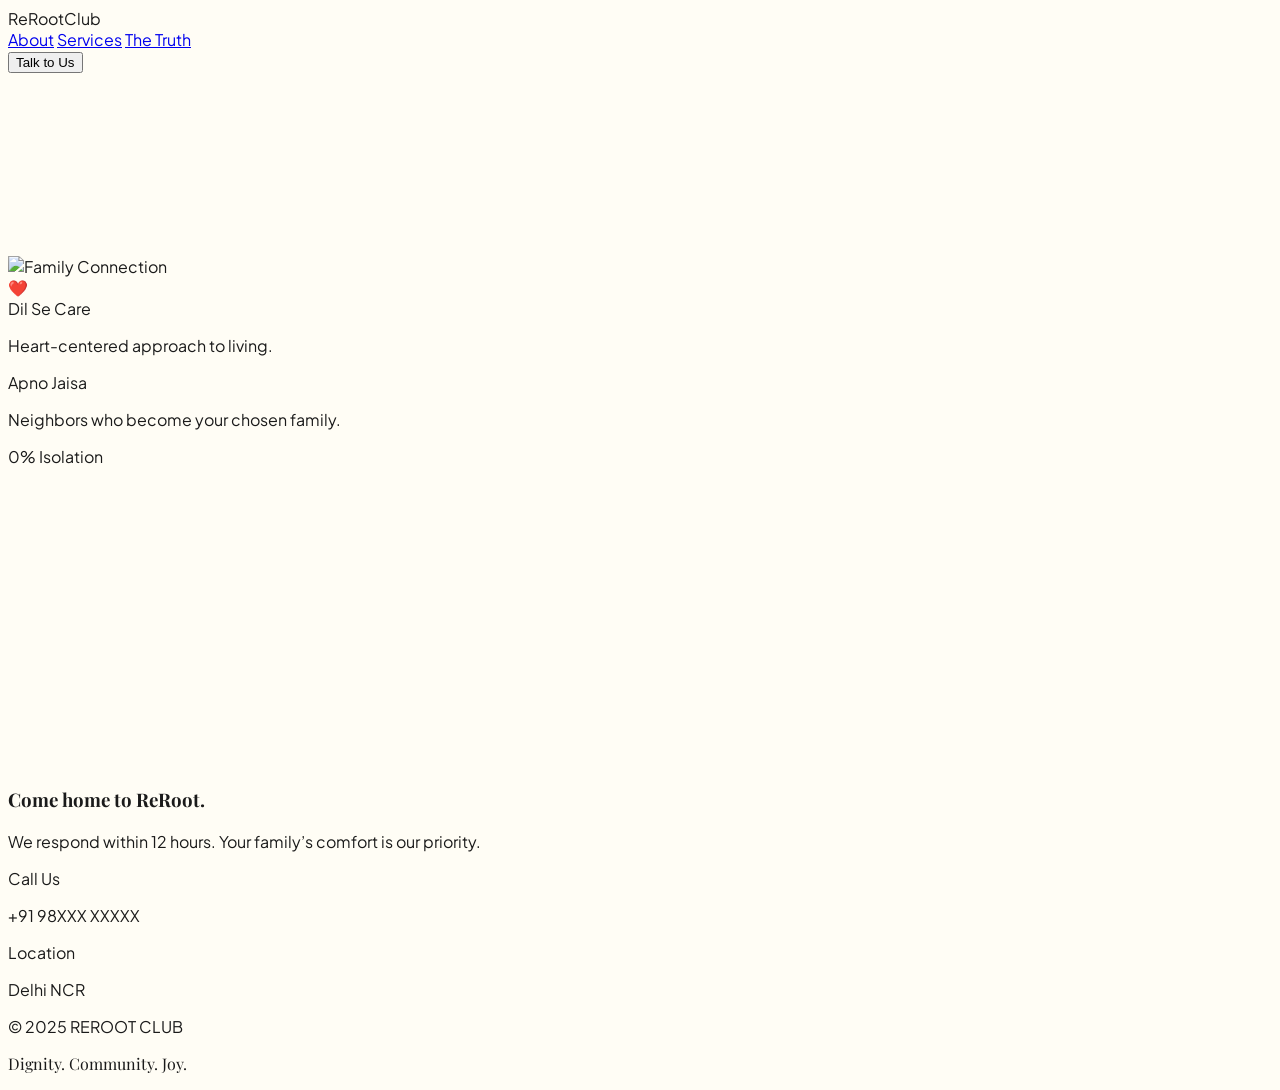
==== index.html @ d29cb775 "Initial Commit" ====
<!DOCTYPE html>
<html lang="en">
<head>
    <meta charset="UTF-8">
    <meta name="viewport" content="width=device-width, initial-scale=1.0">
    <title>ReRoot Club | Dignified Living Delhi NCR</title>
    <script src="https://cdn.tailwindcss.com"></script>
    <script src="https://unpkg.com/lucide@latest"></script>
    <link href="https://fonts.googleapis.com/css2?family=Plus+Jakarta+Sans:wght@400;600;800&family=Playfair+Display:ital,wght@0,700;1,700&display=swap" rel="stylesheet">
    <style>
        :root {
            --sage: #2D5A27;
            --terracotta: #BC544B;
            --cream: #FFFDF5;
            --gold: #DAA520;
        }
        body { font-family: 'Plus Jakarta Sans', sans-serif; background-color: var(--cream); color: #1a1a1a; overflow-x: hidden; }
        .serif { font-family: 'Playfair Display', serif; }
        
        /* Floating Bouncy Animations */
        @keyframes float {
            0% { transform: translateY(0px) rotate(2deg); }
            50% { transform: translateY(-20px) rotate(-2deg); }
            100% { transform: translateY(0px) rotate(2deg); }
        }
        .bouncy-badge { animation: float 4s ease-in-out infinite; }
        .bouncy-badge-delayed { animation: float 5s ease-in-out infinite 1s; }
        
        /* Scroll Reveal */
        .reveal { opacity: 0; transform: translateY(40px); transition: all 0.8s cubic-bezier(0.22, 1, 0.36, 1); }
        .reveal.active { opacity: 1; transform: translateY(0); }

        .pulse-soft { animation: pulse 2s infinite; }
        @keyframes pulse {
            0% { box-shadow: 0 0 0 0 rgba(188, 84, 75, 0.4); }
            70% { box-shadow: 0 0 0 20px rgba(188, 84, 75, 0); }
            100% { box-shadow: 0 0 0 0 rgba(188, 84, 75, 0); }
        }

        /* Interaction Styles */
        .qa-card { transition: all 0.4s cubic-bezier(0.175, 0.885, 0.32, 1.275); cursor: pointer; }
        .qa-card:hover { transform: translateY(-8px); border-color: var(--sage); background: white; }
        .qa-number { transition: all 0.4s ease; color: #f3f4f6; }
        .qa-card:hover .qa-number { color: #dcfce7; transform: scale(1.1); }
    </style>
</head>
<body class="antialiased">

    <nav class="fixed w-full z-[100] transition-all duration-500 px-6 py-4" id="navbar">
        <div class="max-w-7xl mx-auto flex items-center justify-between bg-white/80 backdrop-blur-md rounded-3xl px-8 py-4 shadow-sm border border-orange-50">
            <div class="flex items-center gap-2 group cursor-pointer">
                <div class="w-10 h-10 bg-[#2D5A27] rounded-xl rotate-3 group-hover:rotate-12 transition-transform flex items-center justify-center">
                    <i data-lucide="heart" class="text-white w-6 h-6"></i>
                </div>
                <span class="text-2xl font-extrabold tracking-tighter text-[#2D5A27]">ReRoot<span class="text-[#BC544B]">Club</span></span>
            </div>
            
            <div class="hidden lg:flex gap-10 font-bold text-gray-700">
                <a href="#about" class="hover:text-[#BC544B] transition-colors">About</a>
                <a href="#services" class="hover:text-[#BC544B] transition-colors">Services</a>
                <a href="#truth" class="hover:text-[#BC544B] transition-colors">The Truth</a>
            </div>

            <button class="bg-[#2D5A27] text-white px-8 py-3 rounded-2xl font-bold hover:bg-black transition-all pulse-soft">
                Talk to Us
            </button>
        </div>
    </nav>

    <section class="relative min-h-screen flex items-center pt-24 overflow-hidden px-6">
        <div class="max-w-7xl mx-auto grid lg:grid-cols-2 gap-16 items-center relative z-10">
            
            <div class="reveal">
                <div class="inline-block px-4 py-1 rounded-full bg-orange-100 text-[#BC544B] font-bold text-sm mb-6">
                    ✨ DELHI NCR'S MOST TRUSTED COMMUNITY
                </div>
                <h1 class="text-6xl lg:text-8xl font-extrabold leading-tight text-gray-900 mb-8">
                    Ageing is <br> <span class="serif italic text-[#2D5A27]">Beautiful.</span>
                </h1>
                <p class="text-2xl text-gray-600 leading-relaxed max-w-lg mb-12">
                    Not a clinical "home," but a vibrant <span class="text-[#BC544B] font-bold underline decoration-orange-200">Lifestyle Club</span> for your best years.
                </p>
                <div class="flex flex-col sm:flex-row gap-6">
                    <button class="px-10 py-5 bg-[#BC544B] text-white rounded-[2rem] text-xl font-extrabold shadow-2xl hover:scale-105 transition-transform">Schedule a Visit</button>
                    <button class="px-10 py-5 border-2 border-[#2D5A27] text-[#2D5A27] rounded-[2rem] text-xl font-extrabold hover:bg-[#2D5A27] hover:text-white transition-all">Explore Plans</button>
                </div>
            </div>

            <div class="relative">
                <div class="relative z-10 rounded-[4rem] overflow-hidden border-[12px] border-white shadow-2xl transform -rotate-2 hover:rotate-0 transition-all duration-700">
                    <img src="https://media.istockphoto.com/id/1150537056/photo/man-spending-time-with-his-father-at-home.jpg?s=612x612&w=0&k=20&c=puOo33-qYG1pl03vMiAh1hDxSL_8Q0C2APwN8L7l2Do=" 
                         alt="Family Connection" class="w-full h-[600px] object-cover">
                </div>

                <div class="absolute -top-6 -right-6 z-20 bouncy-badge bg-white p-6 rounded-3xl shadow-xl border border-orange-100 max-w-[200px]">
                    <div class="flex items-center gap-3 mb-2">
                        <div class="w-8 h-8 bg-orange-100 rounded-full flex items-center justify-center text-[#BC544B]">❤️</div>
                        <span class="font-extrabold text-[#BC544B]">Dil Se Care</span>
                    </div>
                    <p class="text-xs text-gray-500 font-semibold uppercase">Heart-centered approach to living.</p>
                </div>

                <div class="absolute bottom-10 -left-10 z-20 bouncy-badge-delayed bg-[#2D5A27] p-6 rounded-3xl shadow-xl text-white max-w-[220px]">
                    <div class="flex items-center gap-3 mb-2">
                        <i data-lucide="users" class="w-6 h-6 text-orange-200"></i>
                        <span class="font-extrabold">Apno Jaisa</span>
                    </div>
                    <p class="text-sm opacity-80">Neighbors who become your chosen family.</p>
                </div>

                <div class="absolute -bottom-4 right-10 z-20 bouncy-badge bg-[#DAA520] p-4 rounded-2xl shadow-xl text-white">
                    <span class="font-black text-lg">0% Isolation</span>
                </div>
            </div>
        </div>
    </section>

    <section id="truth" class="py-28 bg-white overflow-hidden relative">
        <div class="max-w-4xl mx-auto px-6 relative z-10">
            <div class="text-center mb-16 reveal">
                <h2 class="text-5xl font-extrabold mb-6">The <span class="text-[#BC544B]">Truth.</span></h2>
                <p class="text-xl text-gray-500">Transparent answers for the questions that weigh on your heart.</p>
            </div>

            <div class="space-y-8">
                <div class="reveal qa-card border-2 border-orange-50 rounded-[2.5rem] overflow-hidden bg-[#FFFDF5] shadow-sm">
                    <button onclick="toggleFaq(1)" class="w-full flex items-center justify-between p-10 text-left relative overflow-hidden group">
                        <div class="flex items-center gap-6 relative z-10">
                            <span class="qa-number text-5xl font-black">01</span>
                            <span class="text-2xl font-bold tracking-tight text-gray-800 leading-snug">"Am I 'abandoning' my parents by choosing this?"</span>
                        </div>
                        <div id="circle-1" class="w-14 h-14 rounded-full bg-white flex items-center justify-center shadow-md transition-all shrink-0">
                            <i data-lucide="plus" id="icon-1" class="text-[#BC544B] transition-transform"></i>
                        </div>
                    </button>
                    <div id="ans-1" class="hidden p-12 pt-0 text-xl leading-relaxed text-gray-600 border-l-[6px] border-[#2D5A27] ml-10 mb-10">
                        Choosing ReRoot is an act of <strong>love</strong>, not abandonment. In our community, your parents get 24/7 engagement, medical safety, and peers—things that are hard to provide in a busy modern household. You aren't losing them; you're giving them their own vibrant social life back.
                    </div>
                </div>

                <div class="reveal qa-card border-2 border-orange-50 rounded-[2.5rem] overflow-hidden bg-[#FFFDF5] shadow-sm">
                    <button onclick="toggleFaq(2)" class="w-full flex items-center justify-between p-10 text-left group">
                        <div class="flex items-center gap-6 relative z-10">
                            <span class="qa-number text-5xl font-black">02</span>
                            <span class="text-2xl font-bold tracking-tight text-gray-800 leading-snug">"Is it clinical like a hospital?"</span>
                        </div>
                        <div id="circle-2" class="w-14 h-14 rounded-full bg-white flex items-center justify-center shadow-md transition-all shrink-0">
                            <i data-lucide="plus" id="icon-2" class="text-[#BC544B] transition-transform"></i>
                        </div>
                    </button>
                    <div id="ans-2" class="hidden p-12 pt-0 text-xl leading-relaxed text-gray-600 border-l-[6px] border-[#2D5A27] ml-10 mb-10">
                        Quite the opposite. We hide the "clinical" behind the "comfortable." Our medical team wears friendly attire, not lab coats. Emergency tech is non-intrusive, and our rooms feel like a luxury boutique hotel, not a ward.
                    </div>
                </div>

                <div class="reveal qa-card border-2 border-orange-50 rounded-[2.5rem] overflow-hidden bg-[#FFFDF5] shadow-sm">
                    <button onclick="toggleFaq(3)" class="w-full flex items-center justify-between p-10 text-left group">
                        <div class="flex items-center gap-6 relative z-10">
                            <span class="qa-number text-5xl font-black">03</span>
                            <span class="text-2xl font-bold tracking-tight text-gray-800 leading-snug">"What if they don't like the food?"</span>
                        </div>
                        <div id="circle-3" class="w-14 h-14 rounded-full bg-white flex items-center justify-center shadow-md transition-all shrink-0">
                            <i data-lucide="plus" id="icon-3" class="text-[#BC544B] transition-transform"></i>
                        </div>
                    </button>
                    <div id="ans-3" class="hidden p-12 pt-0 text-xl leading-relaxed text-gray-600 border-l-[6px] border-[#2D5A27] ml-10 mb-10">
                        Our kitchen is the heart of ReRoot. We have a "Ghar Jaisa" menu with nutritionists who ensure low-oil, low-spice meals without sacrificing the <em>swaad</em>. Plus, if Mom wants to cook her signature dish, our community kitchen is always open!
                    </div>
                </div>
            </div>
        </div>
    </section>

    <footer class="bg-gray-900 text-white py-24 rounded-t-[4rem]">
        <div class="max-w-7xl mx-auto px-6 grid md:grid-cols-2 gap-20">
            <div>
                <h3 class="text-5xl font-extrabold mb-8 serif italic text-orange-200">Come home to ReRoot.</h3>
                <p class="text-xl text-gray-400 mb-10 font-medium">We respond within 12 hours. Your family’s comfort is our priority.</p>
                <div class="flex gap-4">
                    <div class="p-4 bg-gray-800 rounded-2xl">
                        <p class="text-sm text-gray-500 uppercase font-bold">Call Us</p>
                        <p class="text-xl font-bold">+91 98XXX XXXXX</p>
                    </div>
                    <div class="p-4 bg-gray-800 rounded-2xl">
                        <p class="text-sm text-gray-500 uppercase font-bold">Location</p>
                        <p class="text-xl font-bold">Delhi NCR</p>
                    </div>
                </div>
            </div>
            <div class="flex flex-col justify-end">
                <div class="text-right">
                    <p class="text-gray-500 mb-4 font-bold tracking-widest uppercase">© 2025 REROOT CLUB</p>
                    <p class="text-4xl font-bold italic serif">Dignity. Community. Joy.</p>
                </div>
            </div>
        </div>
    </footer>

    <script>
        lucide.createIcons();

        function toggleFaq(id) {
            const ans = document.getElementById(`ans-${id}`);
            const icon = document.getElementById(`icon-${id}`);
            const circle = document.getElementById(`circle-${id}`);
            const isHidden = ans.classList.contains('hidden');
            
            document.querySelectorAll('[id^="ans-"]').forEach(el => el.classList.add('hidden'));
            document.querySelectorAll('[id^="icon-"]').forEach(el => el.style.transform = 'rotate(0deg)');
            document.querySelectorAll('[id^="circle-"]').forEach(el => el.classList.remove('bg-[#2D5A27]'));

            if (isHidden) {
                ans.classList.remove('hidden');
                icon.style.transform = 'rotate(45deg)';
                circle.classList.add('bg-[#2D5A27]');
                icon.classList.add('text-white');
            }
        }

        const observer = new IntersectionObserver((entries) => {
            entries.forEach(entry => {
                if (entry.isIntersecting) entry.target.classList.add('active');
            });
        }, { threshold: 0.1 });

        document.querySelectorAll('.reveal').forEach(el => observer.observe(el));

        window.onscroll = () => {
            const nav = document.getElementById('navbar');
            if (window.scrollY > 50) {
                nav.classList.remove('py-4'); nav.classList.add('py-2');
            } else {
                nav.classList.add('py-4'); nav.classList.remove('py-2');
            }
        }
    </script>
</body>
</html>
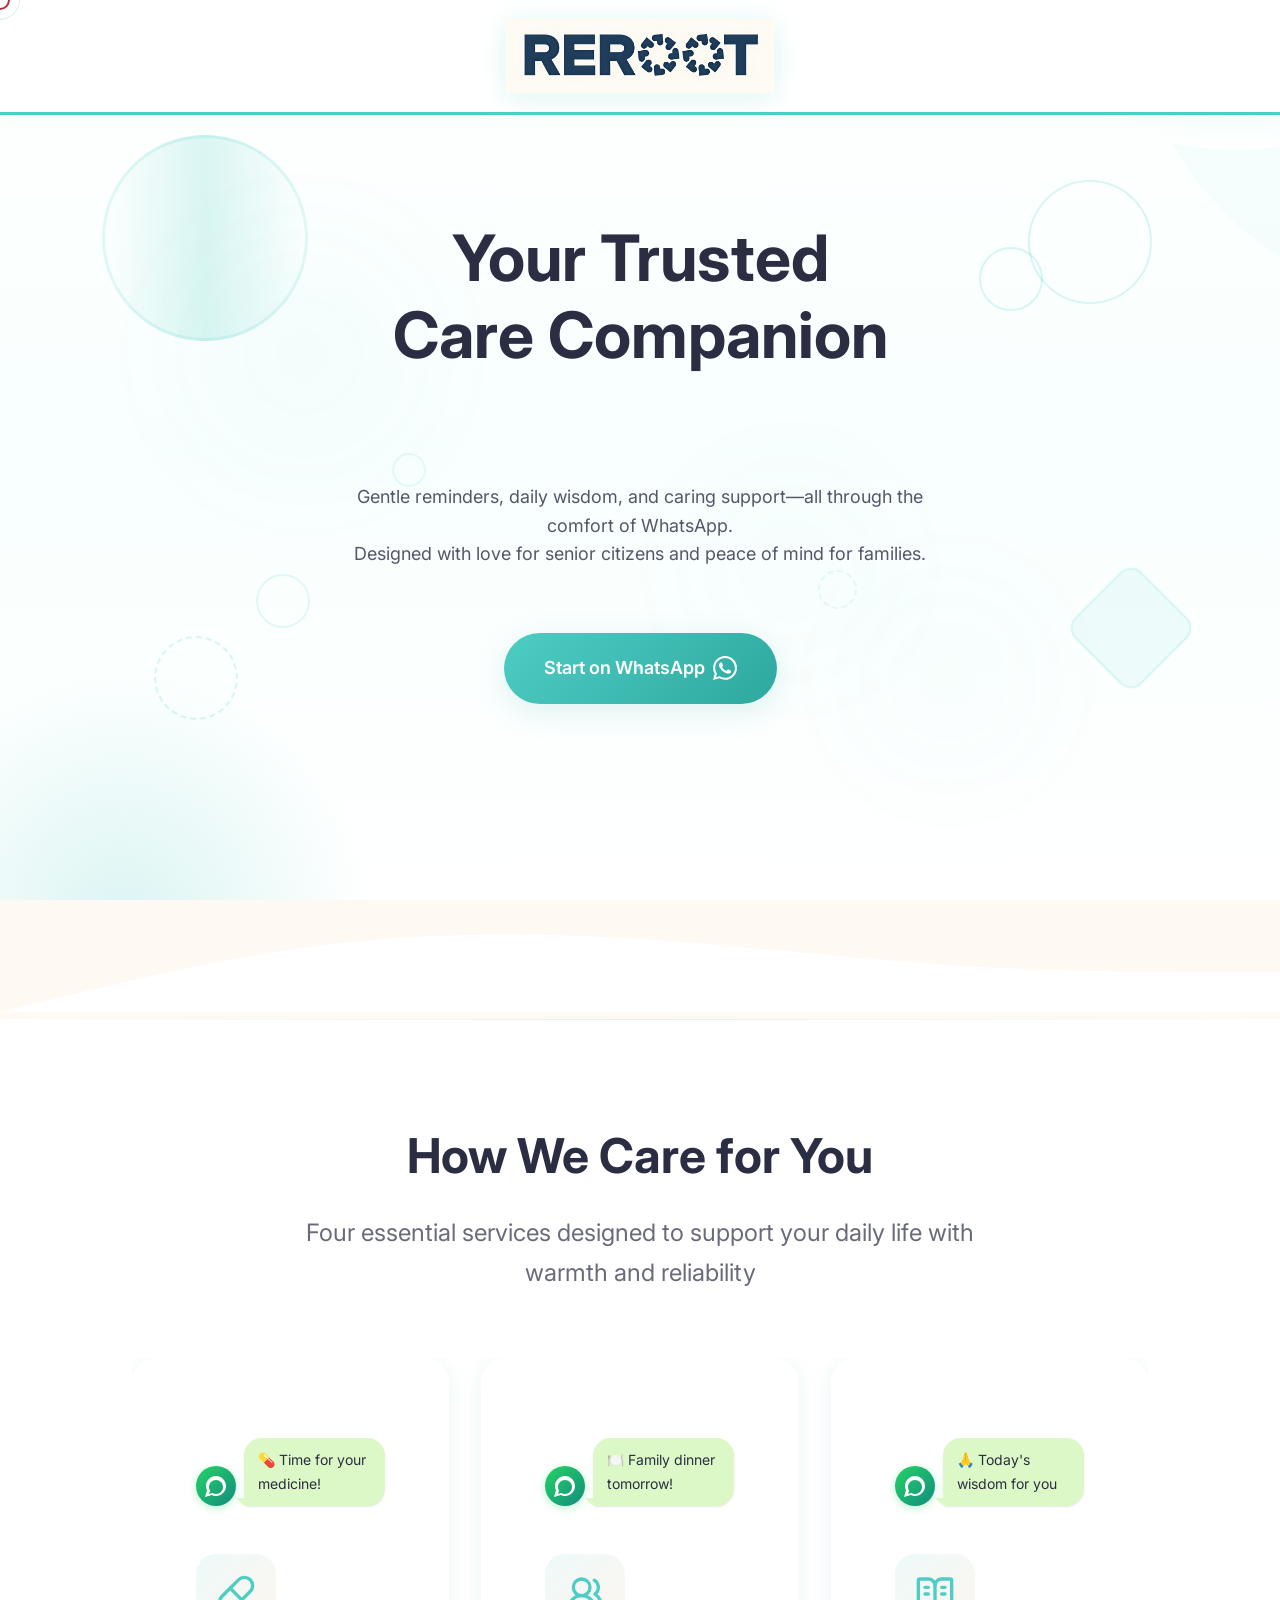
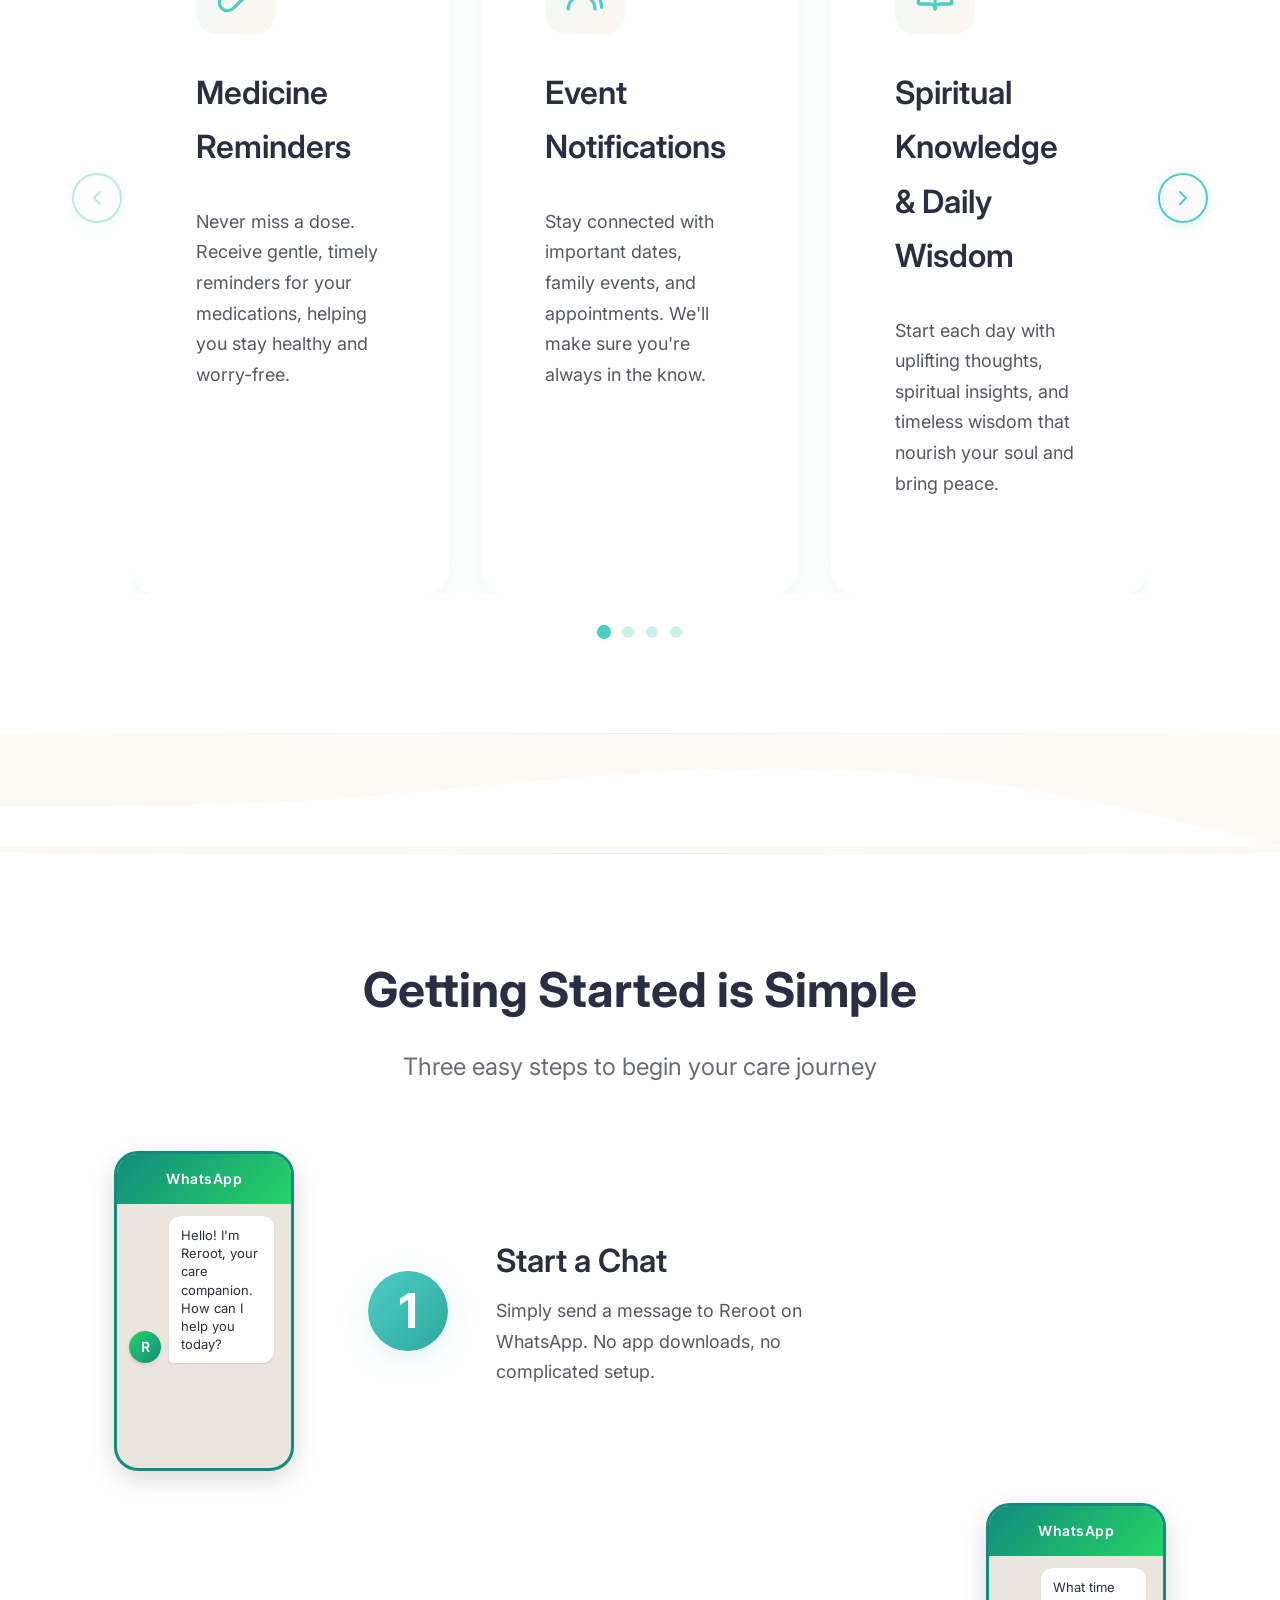
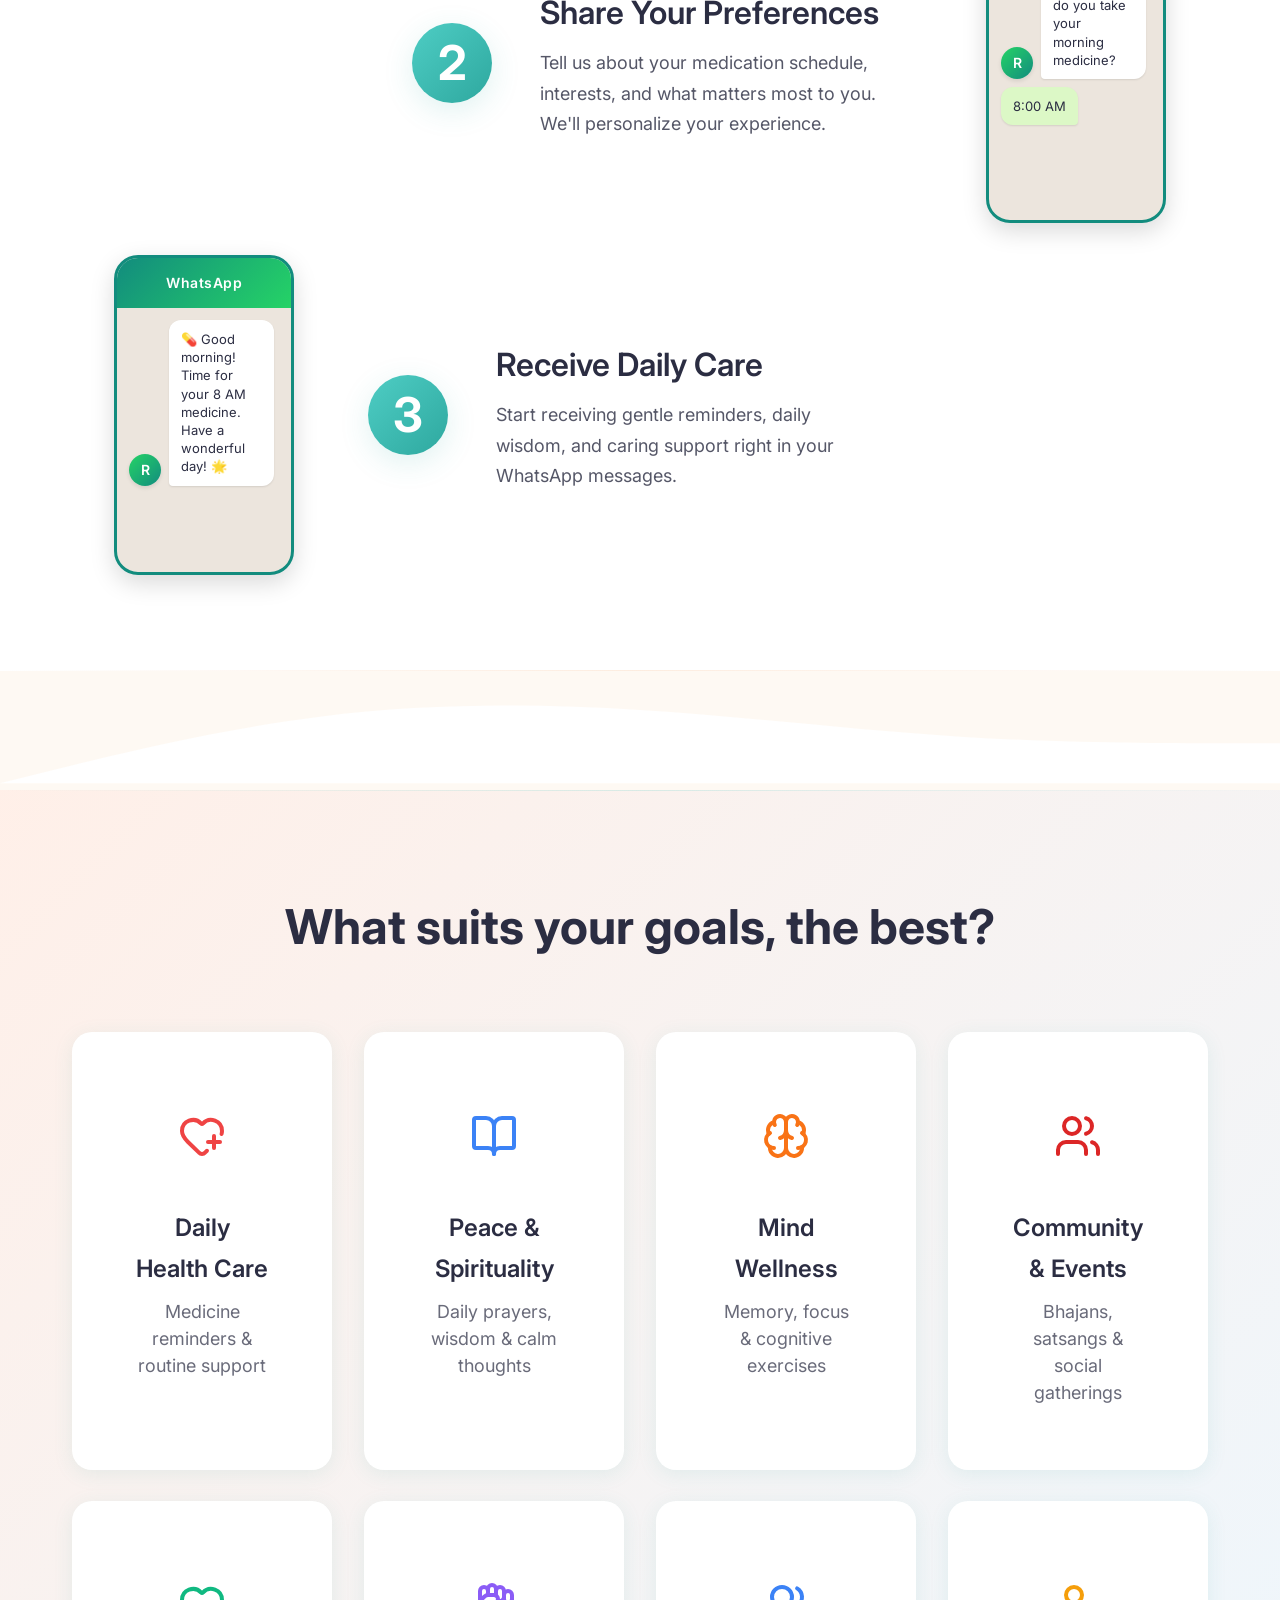
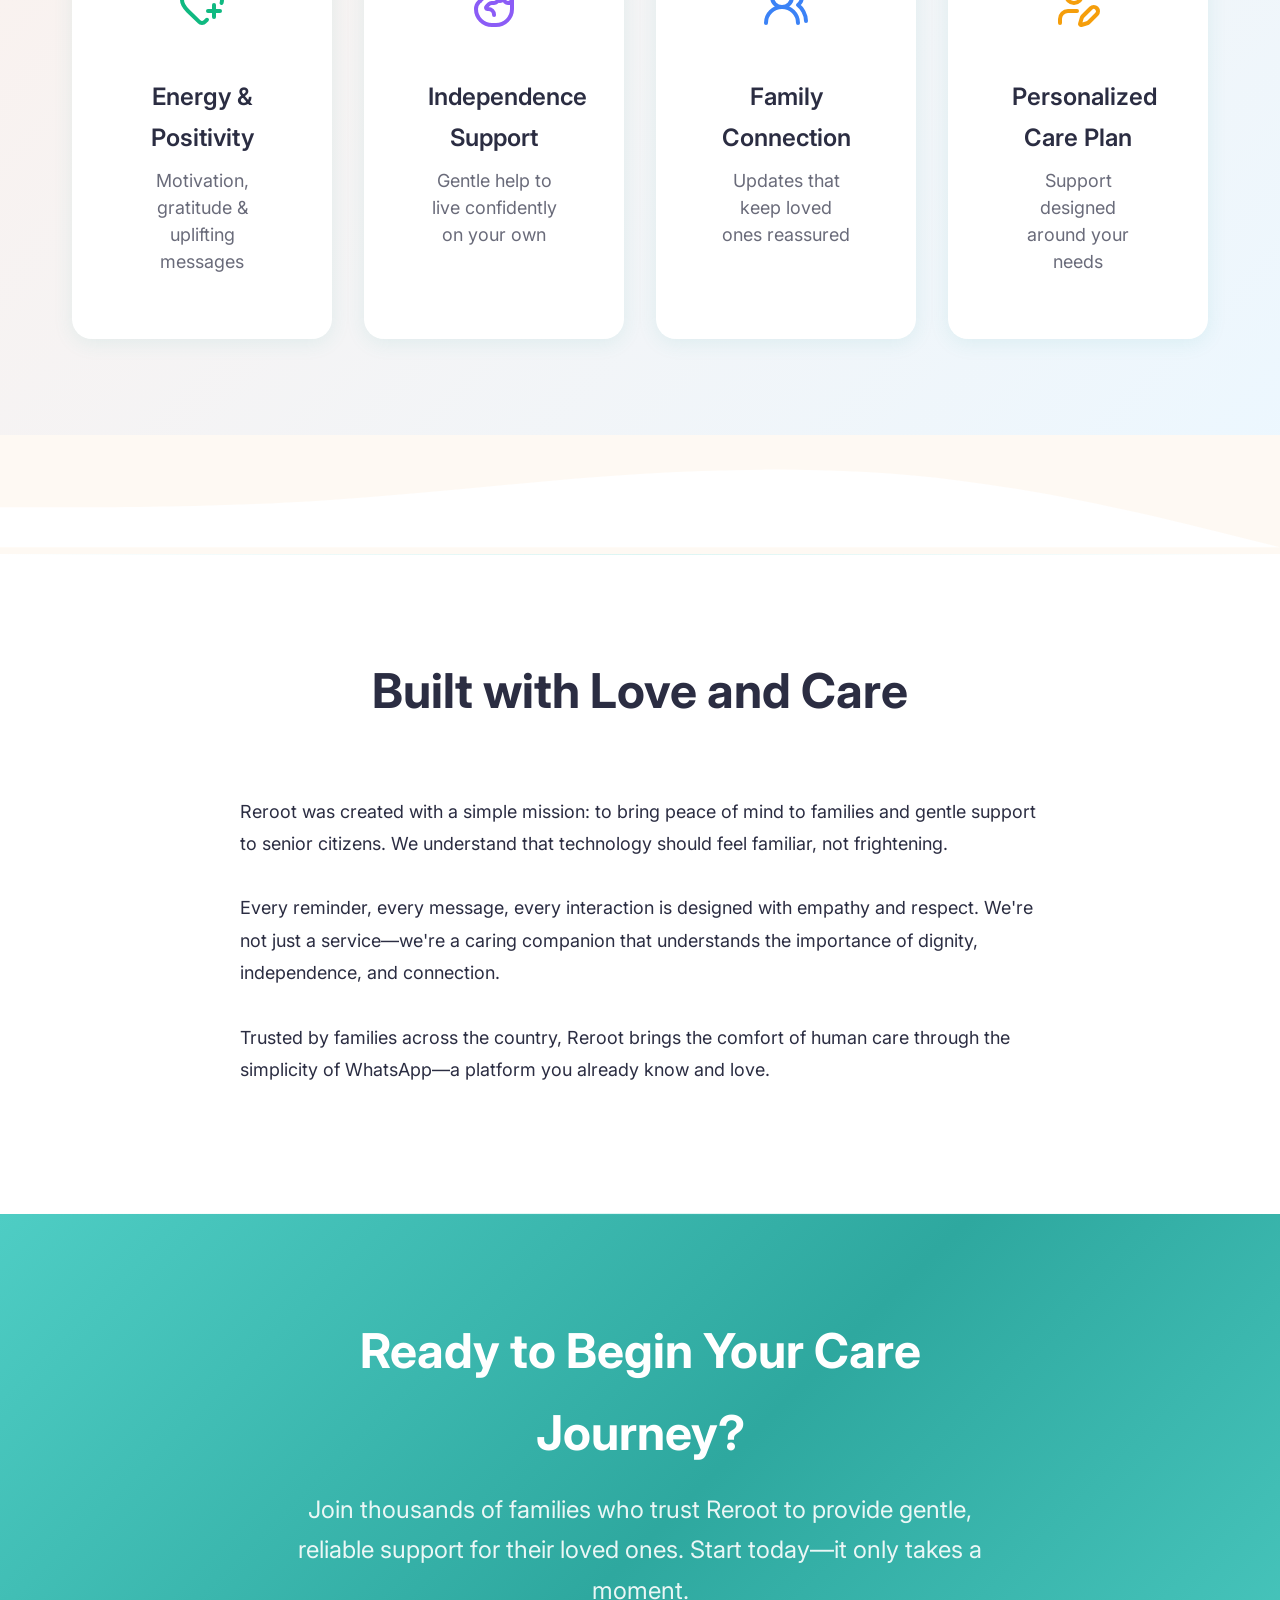
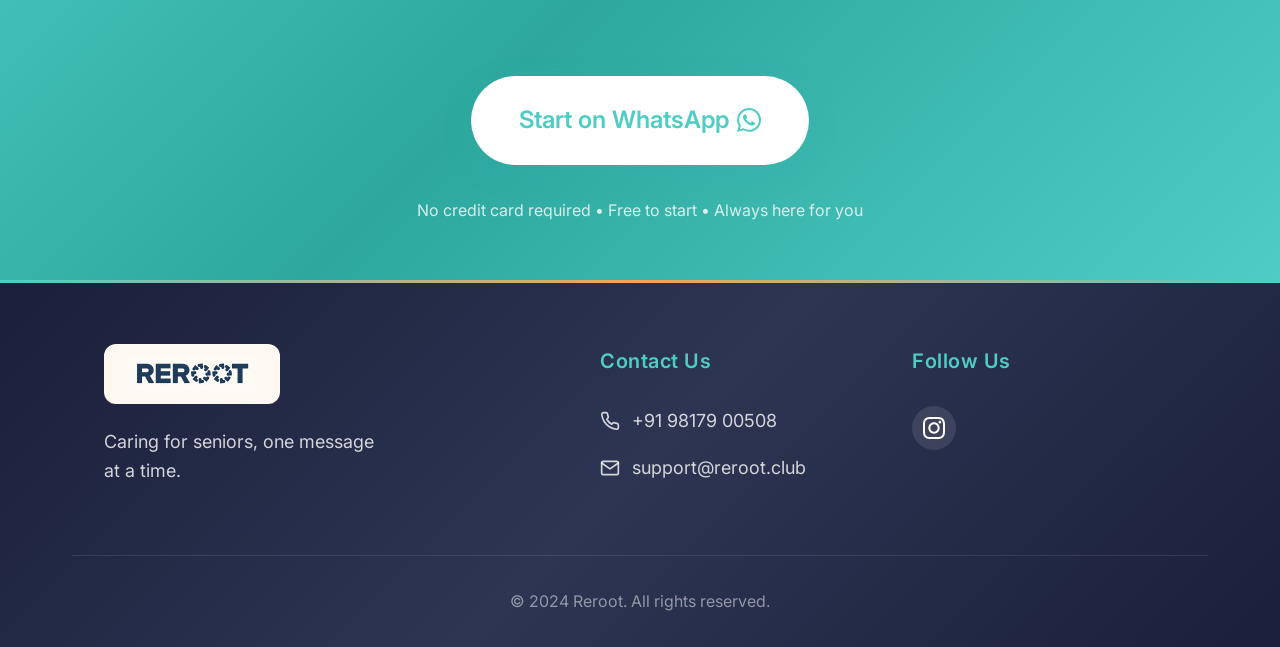
==== commit 0884eb8e: "Initial commit" ====
--- a/index.html
+++ b/index.html
@@ -3,236 +3,558 @@
 <head>
     <meta charset="UTF-8">
     <meta name="viewport" content="width=device-width, initial-scale=1.0">
-    <title>ReRoot Club | Dignified Living Delhi NCR</title>
-    <script src="https://cdn.tailwindcss.com"></script>
-    <script src="https://unpkg.com/lucide@latest"></script>
-    <link href="https://fonts.googleapis.com/css2?family=Plus+Jakarta+Sans:wght@400;600;800&family=Playfair+Display:ital,wght@0,700;1,700&display=swap" rel="stylesheet">
-    <style>
-        :root {
-            --sage: #2D5A27;
-            --terracotta: #BC544B;
-            --cream: #FFFDF5;
-            --gold: #DAA520;
-        }
-        body { font-family: 'Plus Jakarta Sans', sans-serif; background-color: var(--cream); color: #1a1a1a; overflow-x: hidden; }
-        .serif { font-family: 'Playfair Display', serif; }
-        
-        /* Floating Bouncy Animations */
-        @keyframes float {
-            0% { transform: translateY(0px) rotate(2deg); }
-            50% { transform: translateY(-20px) rotate(-2deg); }
-            100% { transform: translateY(0px) rotate(2deg); }
-        }
-        .bouncy-badge { animation: float 4s ease-in-out infinite; }
-        .bouncy-badge-delayed { animation: float 5s ease-in-out infinite 1s; }
-        
-        /* Scroll Reveal */
-        .reveal { opacity: 0; transform: translateY(40px); transition: all 0.8s cubic-bezier(0.22, 1, 0.36, 1); }
-        .reveal.active { opacity: 1; transform: translateY(0); }
-
-        .pulse-soft { animation: pulse 2s infinite; }
-        @keyframes pulse {
-            0% { box-shadow: 0 0 0 0 rgba(188, 84, 75, 0.4); }
-            70% { box-shadow: 0 0 0 20px rgba(188, 84, 75, 0); }
-            100% { box-shadow: 0 0 0 0 rgba(188, 84, 75, 0); }
-        }
-
-        /* Interaction Styles */
-        .qa-card { transition: all 0.4s cubic-bezier(0.175, 0.885, 0.32, 1.275); cursor: pointer; }
-        .qa-card:hover { transform: translateY(-8px); border-color: var(--sage); background: white; }
-        .qa-number { transition: all 0.4s ease; color: #f3f4f6; }
-        .qa-card:hover .qa-number { color: #dcfce7; transform: scale(1.1); }
-    </style>
+    <title>Reroot - Your Trusted WhatsApp Care Companion</title>
+    <link rel="stylesheet" href="styles.css">
+    <link rel="preconnect" href="https://fonts.googleapis.com">
+    <link rel="preconnect" href="https://fonts.gstatic.com" crossorigin>
+    <link href="https://fonts.googleapis.com/css2?family=Inter:wght@300;400;500;600;700&display=swap" rel="stylesheet">
 </head>
-<body class="antialiased">
-
-    <nav class="fixed w-full z-[100] transition-all duration-500 px-6 py-4" id="navbar">
-        <div class="max-w-7xl mx-auto flex items-center justify-between bg-white/80 backdrop-blur-md rounded-3xl px-8 py-4 shadow-sm border border-orange-50">
-            <div class="flex items-center gap-2 group cursor-pointer">
-                <div class="w-10 h-10 bg-[#2D5A27] rounded-xl rotate-3 group-hover:rotate-12 transition-transform flex items-center justify-center">
-                    <i data-lucide="heart" class="text-white w-6 h-6"></i>
-                </div>
-                <span class="text-2xl font-extrabold tracking-tighter text-[#2D5A27]">ReRoot<span class="text-[#BC544B]">Club</span></span>
-            </div>
+<body>
+    <!-- Custom Cursor -->
+    <div class="cursor"></div>
+    <div class="cursor-follower"></div>
+
+    <!-- Navigation -->
+    <nav class="navbar">
+        <div class="nav-container">
+            <div></div> <!-- left spacer -->
+
+        <div class="logo">
+            <img src="logo.png" alt="Reroot Logo" class="logo-img">
+        </div>
+
+
+</div>
+
+    </nav>
+
+    <!-- Hero Section -->
+    <section class="hero" id="hero">
+        <div class="hero-background"></div>
+        <div class="floating-elements">
+            <div class="float-circle float-1"></div>
+            <div class="float-circle float-2"></div>
+            <div class="float-circle float-3"></div>
+        </div>
+        <div class="hero-content">
+            <h1 class="hero-title">
+                <span class="title-line">
+                    <span class="word">Your</span>
+                    <span class="word">Trusted</span>
+                </span>
+                <span class="title-line">
+                    <span class="word">Care</span>
+                    <span class="word">Companion</span>
+                </span>
+                <span class="title-line highlight">
+                    <span class="word">on</span>
+                    <span class="word">WhatsApp</span>
+                </span>
+            </h1>
+            <p class="hero-subtitle">
+                <span class="subtitle-word">Gentle</span>
+                <span class="subtitle-word">reminders,</span>
+                <span class="subtitle-word">daily</span>
+                <span class="subtitle-word">wisdom,</span>
+                <span class="subtitle-word">and</span>
+                <span class="subtitle-word">caring</span>
+                <span class="subtitle-word">support—all</span>
+                <span class="subtitle-word">through</span>
+                <span class="subtitle-word">the</span>
+                <span class="subtitle-word">comfort</span>
+                <span class="subtitle-word">of</span>
+                <span class="subtitle-word">WhatsApp.</span>
+                <br>
+                <span class="subtitle-word">Designed</span>
+                <span class="subtitle-word">with</span>
+                <span class="subtitle-word">love</span>
+                <span class="subtitle-word">for</span>
+                <span class="subtitle-word">senior</span>
+                <span class="subtitle-word">citizens</span>
+                <span class="subtitle-word">and</span>
+                <span class="subtitle-word">peace</span>
+                <span class="subtitle-word">of</span>
+                <span class="subtitle-word">mind</span>
+                <span class="subtitle-word">for</span>
+                <span class="subtitle-word">families.</span>
+            </p>
+            <a href="#start" class="cta-button hero-cta">
+                <span>Start on WhatsApp</span>
+                <svg class="whatsapp-icon" viewBox="0 0 24 24" fill="none" xmlns="http://www.w3.org/2000/svg">
+                    <path d="M17.472 14.382c-.297-.149-1.758-.867-2.03-.967-.273-.099-.471-.148-.67.15-.197.297-.767.966-.94 1.164-.173.199-.347.223-.644.075-.297-.15-1.255-.463-2.39-1.475-.883-.788-1.48-1.761-1.653-2.059-.173-.297-.018-.458.13-.606.134-.133.298-.347.446-.52.149-.174.198-.298.298-.497.099-.198.05-.371-.025-.52-.075-.149-.669-1.612-.916-2.207-.242-.579-.487-.5-.669-.51-.173-.008-.371-.01-.57-.01-.198 0-.52.074-.792.372-.272.297-1.04 1.016-1.04 2.479 0 1.462 1.065 2.875 1.213 3.074.149.198 2.096 3.2 5.077 4.487.709.306 1.262.489 1.694.625.712.227 1.36.195 1.871.118.571-.085 1.758-.719 2.006-1.413.248-.694.248-1.289.173-1.413-.074-.124-.272-.198-.57-.347m-5.421 7.403h-.004a9.87 9.87 0 01-5.031-1.378l-.361-.214-3.741.982.998-3.648-.235-.374a9.86 9.86 0 01-1.51-5.26c.001-5.45 4.436-9.884 9.888-9.884 2.64 0 5.122 1.03 6.988 2.898a9.825 9.825 0 012.893 6.994c-.003 5.45-4.437 9.884-9.885 9.884m8.413-18.297A11.815 11.815 0 0012.05 0C5.495 0 .16 5.335.157 11.892c0 2.096.547 4.142 1.588 5.945L.057 24l6.305-1.654a11.882 11.882 0 005.683 1.448h.005c6.554 0 11.89-5.335 11.893-11.893a11.821 11.821 0 00-3.48-8.413Z" fill="currentColor"/>
+                </svg>
+            </a>
+        </div>
+    </section>
+
+    <!-- Section Divider -->
+    <div class="section-divider section-divider-1">
+        <svg viewBox="0 0 1440 120" fill="none" xmlns="http://www.w3.org/2000/svg">
+            <path d="M0 120L60 105C120 90 240 60 360 45C480 30 600 30 720 37.5C840 45 960 60 1080 67.5C1200 75 1320 75 1380 75L1440 75V120H1380C1320 120 1200 120 1080 120C960 120 840 120 720 120C600 120 480 120 360 120C240 120 120 120 60 120H0Z" fill="white"/>
+        </svg>
+    </div>
+    <!-- Services Section -->
+    <section class="services" id="services">
+        <div class="container">
+            <h2 class="section-title">How We Care for You</h2>
+            <p class="section-subtitle">Four essential services designed to support your daily life with warmth and reliability</p>
             
-            <div class="hidden lg:flex gap-10 font-bold text-gray-700">
-                <a href="#about" class="hover:text-[#BC544B] transition-colors">About</a>
-                <a href="#services" class="hover:text-[#BC544B] transition-colors">Services</a>
-                <a href="#truth" class="hover:text-[#BC544B] transition-colors">The Truth</a>
-            </div>
-
-            <button class="bg-[#2D5A27] text-white px-8 py-3 rounded-2xl font-bold hover:bg-black transition-all pulse-soft">
-                Talk to Us
-            </button>
-        </div>
-    </nav>
-
-    <section class="relative min-h-screen flex items-center pt-24 overflow-hidden px-6">
-        <div class="max-w-7xl mx-auto grid lg:grid-cols-2 gap-16 items-center relative z-10">
+            <div class="services-slider-container">
+                <button class="slider-btn slider-btn-prev" aria-label="Previous service">
+                    <svg viewBox="0 0 24 24" fill="none" xmlns="http://www.w3.org/2000/svg">
+                        <path d="M15 18l-6-6 6-6" stroke="currentColor" stroke-width="2" stroke-linecap="round" stroke-linejoin="round"/>
+                    </svg>
+                </button>
+                <div class="services-slider">
+                    <div class="services-slider-track">
+                        <div class="service-card-wrapper" data-service="medicine">
+                    <div class="service-card">
+                        <div class="service-bot-illustration">
+                            <div class="whatsapp-bot">
+                                <div class="bot-avatar">
+                                    <svg viewBox="0 0 24 24" fill="none" xmlns="http://www.w3.org/2000/svg">
+                                        <path d="M12 2C6.48 2 2 6.48 2 12c0 1.54.36 2.98.97 4.29L1 23l6.71-1.97C9.02 21.64 10.46 22 12 22c5.52 0 10-4.48 10-10S17.52 2 12 2zm0 18c-1.33 0-2.57-.37-3.64-1.01L5 20l1.01-3.36C5.37 15.57 5 14.33 5 13c0-3.86 3.14-7 7-7s7 3.14 7 7-3.14 7-7 7z" fill="currentColor"/>
+                                    </svg>
+                                </div>
+                                <div class="bot-message">
+                                    <div class="message-bubble">💊 Time for your medicine!</div>
+                                </div>
+                            </div>
+                        </div>
+                        <div class="service-icon">
+                            <svg viewBox="0 0 24 24" fill="none" xmlns="http://www.w3.org/2000/svg">
+                                <path d="m10.5 20.5 10-10a4.95 4.95 0 1 0-7-7l-10 10a4.95 4.95 0 1 0 7 7Z" stroke="currentColor" stroke-width="2" stroke-linecap="round" stroke-linejoin="round"/>
+                                <path d="m8.5 8.5 7 7" stroke="currentColor" stroke-width="2" stroke-linecap="round" stroke-linejoin="round"/>
+                            </svg>
+                        </div>
+                        <h3 class="service-title">Medicine Reminders</h3>
+                        <p class="service-description">
+                            Never miss a dose. Receive gentle, timely reminders for your medications, 
+                            helping you stay healthy and worry-free.
+                        </p>
+                    </div>
+                </div>
+
+                <div class="service-card-wrapper" data-service="events">
+                    <div class="service-card">
+                        <div class="service-bot-illustration">
+                            <div class="whatsapp-bot">
+                                <div class="bot-avatar">
+                                    <svg viewBox="0 0 24 24" fill="none" xmlns="http://www.w3.org/2000/svg">
+                                        <path d="M12 2C6.48 2 2 6.48 2 12c0 1.54.36 2.98.97 4.29L1 23l6.71-1.97C9.02 21.64 10.46 22 12 22c5.52 0 10-4.48 10-10S17.52 2 12 2zm0 18c-1.33 0-2.57-.37-3.64-1.01L5 20l1.01-3.36C5.37 15.57 5 14.33 5 13c0-3.86 3.14-7 7-7s7 3.14 7 7-3.14 7-7 7z" fill="currentColor"/>
+                                    </svg>
+                                </div>
+                                <div class="bot-message">
+                                    <div class="message-bubble">🍽️ Family dinner tomorrow!</div>
+                                </div>
+                            </div>
+                        </div>
+                        <div class="service-icon">
+                            <svg viewBox="0 0 24 24" fill="none" xmlns="http://www.w3.org/2000/svg">
+                                <path d="M18 21a8 8 0 0 0-16 0" stroke="currentColor" stroke-width="2" stroke-linecap="round" stroke-linejoin="round"/>
+                                <circle cx="10" cy="8" r="5" stroke="currentColor" stroke-width="2"/>
+                                <path d="M22 20c0-3.37-2-6.5-4-8a5 5 0 0 0-.45-8.3" stroke="currentColor" stroke-width="2" stroke-linecap="round" stroke-linejoin="round"/>
+                            </svg>
+                        </div>
+                        <h3 class="service-title">Event Notifications</h3>
+                        <p class="service-description">
+                            Stay connected with important dates, family events, and appointments. 
+                            We'll make sure you're always in the know.
+                        </p>
+                    </div>
+                </div>
+
+                <div class="service-card-wrapper" data-service="spiritual">
+                    <div class="service-card">
+                        <div class="service-bot-illustration">
+                            <div class="whatsapp-bot">
+                                <div class="bot-avatar">
+                                    <svg viewBox="0 0 24 24" fill="none" xmlns="http://www.w3.org/2000/svg">
+                                        <path d="M12 2C6.48 2 2 6.48 2 12c0 1.54.36 2.98.97 4.29L1 23l6.71-1.97C9.02 21.64 10.46 22 12 22c5.52 0 10-4.48 10-10S17.52 2 12 2zm0 18c-1.33 0-2.57-.37-3.64-1.01L5 20l1.01-3.36C5.37 15.57 5 14.33 5 13c0-3.86 3.14-7 7-7s7 3.14 7 7-3.14 7-7 7z" fill="currentColor"/>
+                                    </svg>
+                                </div>
+                                <div class="bot-message">
+                                    <div class="message-bubble">🙏 Today's wisdom for you</div>
+                                </div>
+                            </div>
+                        </div>
+                        <div class="service-icon">
+                            <svg viewBox="0 0 24 24" fill="none" xmlns="http://www.w3.org/2000/svg">
+                                <path d="M12 7v14" stroke="currentColor" stroke-width="2" stroke-linecap="round" stroke-linejoin="round"/>
+                                <path d="M16 12h2" stroke="currentColor" stroke-width="2" stroke-linecap="round" stroke-linejoin="round"/>
+                                <path d="M16 8h2" stroke="currentColor" stroke-width="2" stroke-linecap="round" stroke-linejoin="round"/>
+                                <path d="M3 18a1 1 0 0 1-1-1V4a1 1 0 0 1 1-1h5a4 4 0 0 1 4 4 4 4 0 0 1 4-4h5a1 1 0 0 1 1 1v13a1 1 0 0 1-1 1h-6a3 3 0 0 0-3 3 3 3 0 0 0-3-3z" stroke="currentColor" stroke-width="2" stroke-linecap="round" stroke-linejoin="round"/>
+                                <path d="M6 12h2" stroke="currentColor" stroke-width="2" stroke-linecap="round" stroke-linejoin="round"/>
+                                <path d="M6 8h2" stroke="currentColor" stroke-width="2" stroke-linecap="round" stroke-linejoin="round"/>
+                            </svg>
+                        </div>
+                        <h3 class="service-title">Spiritual Knowledge & Daily Wisdom</h3>
+                        <p class="service-description">
+                            Start each day with uplifting thoughts, spiritual insights, and timeless wisdom 
+                            that nourish your soul and bring peace.
+                        </p>
+                    </div>
+                </div>
+
+                <div class="service-card-wrapper" data-service="cognitive">
+                    <div class="service-card">
+                        <div class="service-bot-illustration">
+                            <div class="whatsapp-bot">
+                                <div class="bot-avatar">
+                                    <svg viewBox="0 0 24 24" fill="none" xmlns="http://www.w3.org/2000/svg">
+                                        <path d="M12 2C6.48 2 2 6.48 2 12c0 1.54.36 2.98.97 4.29L1 23l6.71-1.97C9.02 21.64 10.46 22 12 22c5.52 0 10-4.48 10-10S17.52 2 12 2zm0 18c-1.33 0-2.57-.37-3.64-1.01L5 20l1.01-3.36C5.37 15.57 5 14.33 5 13c0-3.86 3.14-7 7-7s7 3.14 7 7-3.14 7-7 7z" fill="currentColor"/>
+                                    </svg>
+                                </div>
+                                <div class="bot-message">
+                                    <div class="message-bubble">🧠 Let's exercise your mind!</div>
+                                </div>
+                            </div>
+                        </div>
+                        <div class="service-icon">
+                            <svg viewBox="0 0 24 24" fill="none" xmlns="http://www.w3.org/2000/svg">
+                                <path d="M12 18V5" stroke="currentColor" stroke-width="2" stroke-linecap="round" stroke-linejoin="round"/>
+                                <path d="M15 13a4.17 4.17 0 0 1-3-4 4.17 4.17 0 0 1-3 4" stroke="currentColor" stroke-width="2" stroke-linecap="round" stroke-linejoin="round"/>
+                                <path d="M17.598 6.5A3 3 0 1 0 12 5a3 3 0 1 0-5.598 1.5" stroke="currentColor" stroke-width="2" stroke-linecap="round" stroke-linejoin="round"/>
+                                <path d="M17.997 5.125a4 4 0 0 1 2.526 5.77" stroke="currentColor" stroke-width="2" stroke-linecap="round" stroke-linejoin="round"/>
+                                <path d="M18 18a4 4 0 0 0 2-7.464" stroke="currentColor" stroke-width="2" stroke-linecap="round" stroke-linejoin="round"/>
+                                <path d="M19.967 17.483A4 4 0 1 1 12 18a4 4 0 1 1-7.967-.517" stroke="currentColor" stroke-width="2" stroke-linecap="round" stroke-linejoin="round"/>
+                                <path d="M6 18a4 4 0 0 1-2-7.464" stroke="currentColor" stroke-width="2" stroke-linecap="round" stroke-linejoin="round"/>
+                                <path d="M6.003 5.125a4 4 0 0 0-2.526 5.77" stroke="currentColor" stroke-width="2" stroke-linecap="round" stroke-linejoin="round"/>
+                            </svg>
+                        </div>
+                        <h3 class="service-title">Cognitive Health & Brain Exercises</h3>
+                        <p class="service-description">
+                            Keep your mind sharp with gentle brain exercises, memory games, and cognitive activities 
+                            designed to maintain mental wellness.
+                        </p>
+                    </div>
+                </div>
+                    </div>
+                </div>
+                <button class="slider-btn slider-btn-next" aria-label="Next service">
+                    <svg viewBox="0 0 24 24" fill="none" xmlns="http://www.w3.org/2000/svg">
+                        <path d="M9 18l6-6-6-6" stroke="currentColor" stroke-width="2" stroke-linecap="round" stroke-linejoin="round"/>
+                    </svg>
+                </button>
+                <div class="slider-dots"></div>
+            </div>
+        </div>
+    </section>
+    
+    <!-- Section Divider -->
+    <div class="section-divider section-divider-2">
+        <svg viewBox="0 0 1440 120" fill="none" xmlns="http://www.w3.org/2000/svg">
+            <path d="M0 0L60 15C120 30 240 60 360 75C480 90 600 90 720 82.5C840 75 960 60 1080 52.5C1200 45 1320 45 1380 45L1440 45V0H1380C1320 0 1200 0 1080 0C960 0 840 0 720 0C600 0 480 0 360 0C240 0 120 0 60 0H0Z" fill="white"/>
+        </svg>
+    </div>
+
+    <!-- How It Works Section -->
+    <section class="how-it-works" id="how-it-works">
+        <div class="container">
+            <h2 class="section-title">Getting Started is Simple</h2>
+            <p class="section-subtitle">Three easy steps to begin your care journey</p>
             
-            <div class="reveal">
-                <div class="inline-block px-4 py-1 rounded-full bg-orange-100 text-[#BC544B] font-bold text-sm mb-6">
-                    ✨ DELHI NCR'S MOST TRUSTED COMMUNITY
-                </div>
-                <h1 class="text-6xl lg:text-8xl font-extrabold leading-tight text-gray-900 mb-8">
-                    Ageing is <br> <span class="serif italic text-[#2D5A27]">Beautiful.</span>
-                </h1>
-                <p class="text-2xl text-gray-600 leading-relaxed max-w-lg mb-12">
-                    Not a clinical "home," but a vibrant <span class="text-[#BC544B] font-bold underline decoration-orange-200">Lifestyle Club</span> for your best years.
+            <div class="steps-container">
+                <div class="step-item" data-step="1">
+                    <div class="step-bot-preview">
+                        <div class="whatsapp-phone-mockup">
+                            <div class="phone-header"></div>
+                            <div class="phone-content">
+                                <div class="chat-message incoming">
+                                    <div class="message-avatar">R</div>
+                                    <div class="message-text">Hello! I'm Reroot, your care companion. How can I help you today?</div>
+                                </div>
+                            </div>
+                        </div>
+                    </div>
+                    <div class="step-content-wrapper">
+                        <div class="step-number">1</div>
+                        <div class="step-content">
+                            <h3 class="step-title">Start a Chat</h3>
+                            <p class="step-description">
+                                Simply send a message to Reroot on WhatsApp. 
+                                No app downloads, no complicated setup.
+                            </p>
+                        </div>
+                    </div>
+                </div>
+
+                <div class="step-connector"></div>
+
+                <div class="step-item" data-step="2">
+                    <div class="step-bot-preview">
+                        <div class="whatsapp-phone-mockup">
+                            <div class="phone-header"></div>
+                            <div class="phone-content">
+                                <div class="chat-message incoming">
+                                    <div class="message-avatar">R</div>
+                                    <div class="message-text">What time do you take your morning medicine?</div>
+                                </div>
+                                <div class="chat-message outgoing">
+                                    <div class="message-text">8:00 AM</div>
+                                </div>
+                            </div>
+                        </div>
+                    </div>
+                    <div class="step-content-wrapper">
+                        <div class="step-number">2</div>
+                        <div class="step-content">
+                            <h3 class="step-title">Share Your Preferences</h3>
+                            <p class="step-description">
+                                Tell us about your medication schedule, interests, and what matters most to you. 
+                                We'll personalize your experience.
+                            </p>
+                        </div>
+                    </div>
+                </div>
+
+                <div class="step-connector"></div>
+
+                <div class="step-item" data-step="3">
+                    <div class="step-bot-preview">
+                        <div class="whatsapp-phone-mockup">
+                            <div class="phone-header"></div>
+                            <div class="phone-content">
+                                <div class="chat-message incoming">
+                                    <div class="message-avatar">R</div>
+                                    <div class="message-text">💊 Good morning! Time for your 8 AM medicine. Have a wonderful day! 🌟</div>
+                                </div>
+                            </div>
+                        </div>
+                    </div>
+                    <div class="step-content-wrapper">
+                        <div class="step-number">3</div>
+                        <div class="step-content">
+                            <h3 class="step-title">Receive Daily Care</h3>
+                            <p class="step-description">
+                                Start receiving gentle reminders, daily wisdom, and caring support 
+                                right in your WhatsApp messages.
+                            </p>
+                        </div>
+                    </div>
+                </div>
+            </div>
+        </div>
+    </section>
+
+    <!-- Section Divider -->
+    <div class="section-divider section-divider-3">
+        <svg viewBox="0 0 1440 120" fill="none" xmlns="http://www.w3.org/2000/svg">
+            <path d="M0 120L60 105C120 90 240 60 360 45C480 30 600 30 720 37.5C840 45 960 60 1080 67.5C1200 75 1320 75 1380 75L1440 75V120H1380C1320 120 1200 120 1080 120C960 120 840 120 720 120C600 120 480 120 360 120C240 120 120 120 60 120H0Z" fill="white"/>
+        </svg>
+    </div>
+    <!-- Goals Section -->
+    <section class="goals-section" id="goals">
+        <div class="goals-background"></div>
+        <div class="container">
+            <h2 class="section-title goals-title">What suits your goals, the best?</h2>
+            <div class="goals-grid">
+                <div class="goal-card" data-goal="healthcare">
+                    <div class="goal-icon">
+                        <svg viewBox="0 0 24 24" fill="none" xmlns="http://www.w3.org/2000/svg">
+                            <path d="m14.479 19.374-.971.939a2 2 0 0 1-3 .019L5 15c-1.5-1.5-3-3.2-3-5.5a5.5 5.5 0 0 1 9.591-3.676.56.56 0 0 0 .818 0A5.49 5.49 0 0 1 22 9.5a5.2 5.2 0 0 1-.219 1.49" stroke="currentColor" stroke-width="2" stroke-linecap="round" stroke-linejoin="round"/>
+                            <path d="M15 15h6" stroke="currentColor" stroke-width="2" stroke-linecap="round" stroke-linejoin="round"/>
+                            <path d="M18 12v6" stroke="currentColor" stroke-width="2" stroke-linecap="round" stroke-linejoin="round"/>
+                        </svg>
+                    </div>
+                    <h3 class="goal-title">Daily Health Care</h3>
+                    <p class="goal-subtitle">Medicine reminders & routine support</p>
+                </div>
+
+                <div class="goal-card" data-goal="spirituality">
+                    <div class="goal-icon">
+                        <svg viewBox="0 0 24 24" fill="none" xmlns="http://www.w3.org/2000/svg">
+                            <path d="M12 7v14" stroke="currentColor" stroke-width="2" stroke-linecap="round" stroke-linejoin="round"/>
+                            <path d="M3 18a1 1 0 0 1-1-1V4a1 1 0 0 1 1-1h5a4 4 0 0 1 4 4 4 4 0 0 1 4-4h5a1 1 0 0 1 1 1v13a1 1 0 0 1-1 1h-6a3 3 0 0 0-3 3 3 3 0 0 0-3-3z" stroke="currentColor" stroke-width="2" stroke-linecap="round" stroke-linejoin="round"/>
+                        </svg>
+                    </div>
+                    <h3 class="goal-title">Peace & Spirituality</h3>
+                    <p class="goal-subtitle">Daily prayers, wisdom & calm thoughts</p>
+                </div>
+
+                <div class="goal-card" data-goal="mind">
+                    <div class="goal-icon">
+                        <svg viewBox="0 0 24 24" fill="none" xmlns="http://www.w3.org/2000/svg">
+                            <path d="M12 18V5" stroke="currentColor" stroke-width="2" stroke-linecap="round" stroke-linejoin="round"/>
+                            <path d="M15 13a4.17 4.17 0 0 1-3-4 4.17 4.17 0 0 1-3 4" stroke="currentColor" stroke-width="2" stroke-linecap="round" stroke-linejoin="round"/>
+                            <path d="M17.598 6.5A3 3 0 1 0 12 5a3 3 0 1 0-5.598 1.5" stroke="currentColor" stroke-width="2" stroke-linecap="round" stroke-linejoin="round"/>
+                            <path d="M17.997 5.125a4 4 0 0 1 2.526 5.77" stroke="currentColor" stroke-width="2" stroke-linecap="round" stroke-linejoin="round"/>
+                            <path d="M18 18a4 4 0 0 0 2-7.464" stroke="currentColor" stroke-width="2" stroke-linecap="round" stroke-linejoin="round"/>
+                            <path d="M19.967 17.483A4 4 0 1 1 12 18a4 4 0 1 1-7.967-.517" stroke="currentColor" stroke-width="2" stroke-linecap="round" stroke-linejoin="round"/>
+                            <path d="M6 18a4 4 0 0 1-2-7.464" stroke="currentColor" stroke-width="2" stroke-linecap="round" stroke-linejoin="round"/>
+                            <path d="M6.003 5.125a4 4 0 0 0-2.526 5.77" stroke="currentColor" stroke-width="2" stroke-linecap="round" stroke-linejoin="round"/>
+                        </svg>
+                    </div>
+                    <h3 class="goal-title">Mind Wellness</h3>
+                    <p class="goal-subtitle">Memory, focus & cognitive exercises</p>
+                </div>
+
+                <div class="goal-card" data-goal="community">
+                    <div class="goal-icon">
+                        <svg viewBox="0 0 24 24" fill="none" xmlns="http://www.w3.org/2000/svg">
+                            <path d="M16 21v-2a4 4 0 0 0-4-4H6a4 4 0 0 0-4 4v2" stroke="currentColor" stroke-width="2" stroke-linecap="round" stroke-linejoin="round"/>
+                            <path d="M16 3.128a4 4 0 0 1 0 7.744" stroke="currentColor" stroke-width="2" stroke-linecap="round" stroke-linejoin="round"/>
+                            <path d="M22 21v-2a4 4 0 0 0-3-3.87" stroke="currentColor" stroke-width="2" stroke-linecap="round" stroke-linejoin="round"/>
+                            <circle cx="9" cy="7" r="4" stroke="currentColor" stroke-width="2"/>
+                        </svg>
+                    </div>
+                    <h3 class="goal-title">Community & Events</h3>
+                    <p class="goal-subtitle">Bhajans, satsangs & social gatherings</p>
+                </div>
+
+                <div class="goal-card" data-goal="energy">
+                    <div class="goal-icon">
+                        <svg viewBox="0 0 24 24" fill="none" xmlns="http://www.w3.org/2000/svg">
+                            <path d="m14.479 19.374-.971.939a2 2 0 0 1-3 .019L5 15c-1.5-1.5-3-3.2-3-5.5a5.5 5.5 0 0 1 9.591-3.676.56.56 0 0 0 .818 0A5.49 5.49 0 0 1 22 9.5a5.2 5.2 0 0 1-.219 1.49" stroke="currentColor" stroke-width="2" stroke-linecap="round" stroke-linejoin="round"/>
+                            <path d="M15 15h6" stroke="currentColor" stroke-width="2" stroke-linecap="round" stroke-linejoin="round"/>
+                            <path d="M18 12v6" stroke="currentColor" stroke-width="2" stroke-linecap="round" stroke-linejoin="round"/>
+                        </svg>
+                    </div>
+                    <h3 class="goal-title">Energy & Positivity</h3>
+                    <p class="goal-subtitle">Motivation, gratitude & uplifting messages</p>
+                </div>
+
+                <div class="goal-card" data-goal="independence">
+                    <div class="goal-icon">
+                        <svg viewBox="0 0 24 24" fill="none" xmlns="http://www.w3.org/2000/svg">
+                            <path d="M12.035 17.012a3 3 0 0 0-3-3l-.311-.002a.72.72 0 0 1-.505-1.229l1.195-1.195A2 2 0 0 1 10.828 11H12a2 2 0 0 0 0-4H9.243a3 3 0 0 0-2.122.879l-2.707 2.707A4.83 4.83 0 0 0 3 14a8 8 0 0 0 8 8h2a8 8 0 0 0 8-8V7a2 2 0 1 0-4 0v2a2 2 0 1 0 4 0" stroke="currentColor" stroke-width="2" stroke-linecap="round" stroke-linejoin="round"/>
+                            <path d="M13.888 9.662A2 2 0 0 0 17 8V5A2 2 0 1 0 13 5" stroke="currentColor" stroke-width="2" stroke-linecap="round" stroke-linejoin="round"/>
+                            <path d="M9 5A2 2 0 1 0 5 5V10" stroke="currentColor" stroke-width="2" stroke-linecap="round" stroke-linejoin="round"/>
+                            <path d="M9 7V4A2 2 0 1 1 13 4V7.268" stroke="currentColor" stroke-width="2" stroke-linecap="round" stroke-linejoin="round"/>
+                        </svg>
+                    </div>
+                    <h3 class="goal-title">Independence Support</h3>
+                    <p class="goal-subtitle">Gentle help to live confidently on your own</p>
+                </div>
+
+                <div class="goal-card" data-goal="family">
+                    <div class="goal-icon">
+                        <svg viewBox="0 0 24 24" fill="none" xmlns="http://www.w3.org/2000/svg">
+                            <path d="M18 21a8 8 0 0 0-16 0" stroke="currentColor" stroke-width="2" stroke-linecap="round" stroke-linejoin="round"/>
+                            <circle cx="10" cy="8" r="5" stroke="currentColor" stroke-width="2"/>
+                            <path d="M22 20c0-3.37-2-6.5-4-8a5 5 0 0 0-.45-8.3" stroke="currentColor" stroke-width="2" stroke-linecap="round" stroke-linejoin="round"/>
+                        </svg>
+                    </div>
+                    <h3 class="goal-title">Family Connection</h3>
+                    <p class="goal-subtitle">Updates that keep loved ones reassured</p>
+                </div>
+
+                <div class="goal-card" data-goal="personalized">
+                    <div class="goal-icon">
+                        <svg viewBox="0 0 24 24" fill="none" xmlns="http://www.w3.org/2000/svg">
+                            <path d="M11.5 15H7a4 4 0 0 0-4 4v2" stroke="currentColor" stroke-width="2" stroke-linecap="round" stroke-linejoin="round"/>
+                            <path d="M21.378 16.626a1 1 0 0 0-3.004-3.004l-4.01 4.012a2 2 0 0 0-.506.854l-.837 2.87a.5.5 0 0 0 .62.62l2.87-.837a2 2 0 0 0 .854-.506z" stroke="currentColor" stroke-width="2" stroke-linecap="round" stroke-linejoin="round"/>
+                            <circle cx="10" cy="7" r="4" stroke="currentColor" stroke-width="2"/>
+                        </svg>
+                    </div>
+                    <h3 class="goal-title">Personalized Care Plan</h3>
+                    <p class="goal-subtitle">Support designed around your needs</p>
+                </div>
+            </div>
+        </div>
+    </section>
+
+    <!-- Section Divider -->
+    <div class="section-divider section-divider-goals">
+        <svg viewBox="0 0 1440 120" fill="none" xmlns="http://www.w3.org/2000/svg">
+            <path d="M0 0L60 15C120 30 240 60 360 75C480 90 600 90 720 82.5C840 75 960 60 1080 52.5C1200 45 1320 45 1380 45L1440 45V0H1380C1320 0 1200 0 1080 0C960 0 840 0 720 0C600 0 480 0 360 0C240 0 120 0 60 0H0Z" fill="white"/>
+        </svg>
+    </div>
+
+    <!-- Trust Section -->
+    <section class="trust-section" id="trust">
+        <div class="trust-background"></div>
+        <div class="container">
+            <div class="trust-content">
+                <h2 class="section-title trust-title">Built with Love and Care</h2>
+                <div class="trust-text">
+                    <p class="trust-paragraph">
+                        Reroot was created with a simple mission: to bring peace of mind to families 
+                        and gentle support to senior citizens. We understand that technology should feel 
+                        familiar, not frightening.
+                    </p>
+                    <p class="trust-paragraph">
+                        Every reminder, every message, every interaction is designed with empathy and respect. 
+                        We're not just a service—we're a caring companion that understands the importance of 
+                        dignity, independence, and connection.
+                    </p>
+                    <p class="trust-paragraph">
+                        Trusted by families across the country, Reroot brings the comfort of human care 
+                        through the simplicity of WhatsApp—a platform you already know and love.
+                    </p>
+                </div>
+            </div>
+        </div>
+    </section>
+
+    <!-- Final CTA Section -->
+    <section class="final-cta" id="start">
+        <div class="container">
+            <div class="cta-content">
+                <h2 class="cta-title">Ready to Begin Your Care Journey?</h2>
+                <p class="cta-subtitle">
+                    Join thousands of families who trust Reroot to provide gentle, reliable support 
+                    for their loved ones. Start today—it only takes a moment.
                 </p>
-                <div class="flex flex-col sm:flex-row gap-6">
-                    <button class="px-10 py-5 bg-[#BC544B] text-white rounded-[2rem] text-xl font-extrabold shadow-2xl hover:scale-105 transition-transform">Schedule a Visit</button>
-                    <button class="px-10 py-5 border-2 border-[#2D5A27] text-[#2D5A27] rounded-[2rem] text-xl font-extrabold hover:bg-[#2D5A27] hover:text-white transition-all">Explore Plans</button>
-                </div>
-            </div>
-
-            <div class="relative">
-                <div class="relative z-10 rounded-[4rem] overflow-hidden border-[12px] border-white shadow-2xl transform -rotate-2 hover:rotate-0 transition-all duration-700">
-                    <img src="https://media.istockphoto.com/id/1150537056/photo/man-spending-time-with-his-father-at-home.jpg?s=612x612&w=0&k=20&c=puOo33-qYG1pl03vMiAh1hDxSL_8Q0C2APwN8L7l2Do=" 
-                         alt="Family Connection" class="w-full h-[600px] object-cover">
-                </div>
-
-                <div class="absolute -top-6 -right-6 z-20 bouncy-badge bg-white p-6 rounded-3xl shadow-xl border border-orange-100 max-w-[200px]">
-                    <div class="flex items-center gap-3 mb-2">
-                        <div class="w-8 h-8 bg-orange-100 rounded-full flex items-center justify-center text-[#BC544B]">❤️</div>
-                        <span class="font-extrabold text-[#BC544B]">Dil Se Care</span>
-                    </div>
-                    <p class="text-xs text-gray-500 font-semibold uppercase">Heart-centered approach to living.</p>
-                </div>
-
-                <div class="absolute bottom-10 -left-10 z-20 bouncy-badge-delayed bg-[#2D5A27] p-6 rounded-3xl shadow-xl text-white max-w-[220px]">
-                    <div class="flex items-center gap-3 mb-2">
-                        <i data-lucide="users" class="w-6 h-6 text-orange-200"></i>
-                        <span class="font-extrabold">Apno Jaisa</span>
-                    </div>
-                    <p class="text-sm opacity-80">Neighbors who become your chosen family.</p>
-                </div>
-
-                <div class="absolute -bottom-4 right-10 z-20 bouncy-badge bg-[#DAA520] p-4 rounded-2xl shadow-xl text-white">
-                    <span class="font-black text-lg">0% Isolation</span>
-                </div>
+                <a href="https://wa.me/1234567890" class="cta-button cta-large" target="_blank" rel="noopener noreferrer">
+                    <span>Start on WhatsApp</span>
+                    <svg class="whatsapp-icon" viewBox="0 0 24 24" fill="none" xmlns="http://www.w3.org/2000/svg">
+                        <path d="M17.472 14.382c-.297-.149-1.758-.867-2.03-.967-.273-.099-.471-.148-.67.15-.197.297-.767.966-.94 1.164-.173.199-.347.223-.644.075-.297-.15-1.255-.463-2.39-1.475-.883-.788-1.48-1.761-1.653-2.059-.173-.297-.018-.458.13-.606.134-.133.298-.347.446-.52.149-.174.198-.298.298-.497.099-.198.05-.371-.025-.52-.075-.149-.669-1.612-.916-2.207-.242-.579-.487-.5-.669-.51-.173-.008-.371-.01-.57-.01-.198 0-.52.074-.792.372-.272.297-1.04 1.016-1.04 2.479 0 1.462 1.065 2.875 1.213 3.074.149.198 2.096 3.2 5.077 4.487.709.306 1.262.489 1.694.625.712.227 1.36.195 1.871.118.571-.085 1.758-.719 2.006-1.413.248-.694.248-1.289.173-1.413-.074-.124-.272-.198-.57-.347m-5.421 7.403h-.004a9.87 9.87 0 01-5.031-1.378l-.361-.214-3.741.982.998-3.648-.235-.374a9.86 9.86 0 01-1.51-5.26c.001-5.45 4.436-9.884 9.888-9.884 2.64 0 5.122 1.03 6.988 2.898a9.825 9.825 0 012.893 6.994c-.003 5.45-4.437 9.884-9.885 9.884m8.413-18.297A11.815 11.815 0 0012.05 0C5.495 0 .16 5.335.157 11.892c0 2.096.547 4.142 1.588 5.945L.057 24l6.305-1.654a11.882 11.882 0 005.683 1.448h.005c6.554 0 11.89-5.335 11.893-11.893a11.821 11.821 0 00-3.48-8.413Z" fill="currentColor"/>
+                    </svg>
+                </a>
+                <p class="cta-note">No credit card required • Free to start • Always here for you</p>
             </div>
         </div>
     </section>
-
-    <section id="truth" class="py-28 bg-white overflow-hidden relative">
-        <div class="max-w-4xl mx-auto px-6 relative z-10">
-            <div class="text-center mb-16 reveal">
-                <h2 class="text-5xl font-extrabold mb-6">The <span class="text-[#BC544B]">Truth.</span></h2>
-                <p class="text-xl text-gray-500">Transparent answers for the questions that weigh on your heart.</p>
-            </div>
-
-            <div class="space-y-8">
-                <div class="reveal qa-card border-2 border-orange-50 rounded-[2.5rem] overflow-hidden bg-[#FFFDF5] shadow-sm">
-                    <button onclick="toggleFaq(1)" class="w-full flex items-center justify-between p-10 text-left relative overflow-hidden group">
-                        <div class="flex items-center gap-6 relative z-10">
-                            <span class="qa-number text-5xl font-black">01</span>
-                            <span class="text-2xl font-bold tracking-tight text-gray-800 leading-snug">"Am I 'abandoning' my parents by choosing this?"</span>
-                        </div>
-                        <div id="circle-1" class="w-14 h-14 rounded-full bg-white flex items-center justify-center shadow-md transition-all shrink-0">
-                            <i data-lucide="plus" id="icon-1" class="text-[#BC544B] transition-transform"></i>
-                        </div>
-                    </button>
-                    <div id="ans-1" class="hidden p-12 pt-0 text-xl leading-relaxed text-gray-600 border-l-[6px] border-[#2D5A27] ml-10 mb-10">
-                        Choosing ReRoot is an act of <strong>love</strong>, not abandonment. In our community, your parents get 24/7 engagement, medical safety, and peers—things that are hard to provide in a busy modern household. You aren't losing them; you're giving them their own vibrant social life back.
-                    </div>
-                </div>
-
-                <div class="reveal qa-card border-2 border-orange-50 rounded-[2.5rem] overflow-hidden bg-[#FFFDF5] shadow-sm">
-                    <button onclick="toggleFaq(2)" class="w-full flex items-center justify-between p-10 text-left group">
-                        <div class="flex items-center gap-6 relative z-10">
-                            <span class="qa-number text-5xl font-black">02</span>
-                            <span class="text-2xl font-bold tracking-tight text-gray-800 leading-snug">"Is it clinical like a hospital?"</span>
-                        </div>
-                        <div id="circle-2" class="w-14 h-14 rounded-full bg-white flex items-center justify-center shadow-md transition-all shrink-0">
-                            <i data-lucide="plus" id="icon-2" class="text-[#BC544B] transition-transform"></i>
-                        </div>
-                    </button>
-                    <div id="ans-2" class="hidden p-12 pt-0 text-xl leading-relaxed text-gray-600 border-l-[6px] border-[#2D5A27] ml-10 mb-10">
-                        Quite the opposite. We hide the "clinical" behind the "comfortable." Our medical team wears friendly attire, not lab coats. Emergency tech is non-intrusive, and our rooms feel like a luxury boutique hotel, not a ward.
-                    </div>
-                </div>
-
-                <div class="reveal qa-card border-2 border-orange-50 rounded-[2.5rem] overflow-hidden bg-[#FFFDF5] shadow-sm">
-                    <button onclick="toggleFaq(3)" class="w-full flex items-center justify-between p-10 text-left group">
-                        <div class="flex items-center gap-6 relative z-10">
-                            <span class="qa-number text-5xl font-black">03</span>
-                            <span class="text-2xl font-bold tracking-tight text-gray-800 leading-snug">"What if they don't like the food?"</span>
-                        </div>
-                        <div id="circle-3" class="w-14 h-14 rounded-full bg-white flex items-center justify-center shadow-md transition-all shrink-0">
-                            <i data-lucide="plus" id="icon-3" class="text-[#BC544B] transition-transform"></i>
-                        </div>
-                    </button>
-                    <div id="ans-3" class="hidden p-12 pt-0 text-xl leading-relaxed text-gray-600 border-l-[6px] border-[#2D5A27] ml-10 mb-10">
-                        Our kitchen is the heart of ReRoot. We have a "Ghar Jaisa" menu with nutritionists who ensure low-oil, low-spice meals without sacrificing the <em>swaad</em>. Plus, if Mom wants to cook her signature dish, our community kitchen is always open!
-                    </div>
-                </div>
-            </div>
-        </div>
-    </section>
-
-    <footer class="bg-gray-900 text-white py-24 rounded-t-[4rem]">
-        <div class="max-w-7xl mx-auto px-6 grid md:grid-cols-2 gap-20">
-            <div>
-                <h3 class="text-5xl font-extrabold mb-8 serif italic text-orange-200">Come home to ReRoot.</h3>
-                <p class="text-xl text-gray-400 mb-10 font-medium">We respond within 12 hours. Your family’s comfort is our priority.</p>
-                <div class="flex gap-4">
-                    <div class="p-4 bg-gray-800 rounded-2xl">
-                        <p class="text-sm text-gray-500 uppercase font-bold">Call Us</p>
-                        <p class="text-xl font-bold">+91 98XXX XXXXX</p>
-                    </div>
-                    <div class="p-4 bg-gray-800 rounded-2xl">
-                        <p class="text-sm text-gray-500 uppercase font-bold">Location</p>
-                        <p class="text-xl font-bold">Delhi NCR</p>
-                    </div>
-                </div>
-            </div>
-            <div class="flex flex-col justify-end">
-                <div class="text-right">
-                    <p class="text-gray-500 mb-4 font-bold tracking-widest uppercase">© 2025 REROOT CLUB</p>
-                    <p class="text-4xl font-bold italic serif">Dignity. Community. Joy.</p>
-                </div>
+    <!-- Footer -->
+
+    <footer class="footer">
+    
+        <div class="container">
+            <div class="footer-content">
+                <div class="footer-main">
+                    <div class="footer-logo">
+                        <img src="logo.png" alt="Reroot Logo" class="logo-img"> 
+                    </div>
+                    <p class="footer-text">Caring for seniors, one message at a time.</p>
+                </div>
+                
+                <div class="footer-links">
+                    <div class="footer-section">
+                        <h4 class="footer-heading">Contact Us</h4>
+                        <a href="tel:+919817900508" class="footer-link">
+                            <svg viewBox="0 0 24 24" fill="none" xmlns="http://www.w3.org/2000/svg">
+                                <path d="M22 16.92v3a2 2 0 01-2.18 2 19.79 19.79 0 01-8.63-3.07 19.5 19.5 0 01-6-6 19.79 19.79 0 01-3.07-8.67A2 2 0 014.11 2h3a2 2 0 012 1.72 12.84 12.84 0 00.7 2.81 2 2 0 01-.45 2.11L8.09 9.91a16 16 0 006 6l1.27-1.27a2 2 0 012.11-.45 12.84 12.84 0 002.81.7A2 2 0 0122 16.92z" stroke="currentColor" stroke-width="2" stroke-linecap="round" stroke-linejoin="round"/>
+                            </svg>
+                            <span>+91 98179 00508</span>
+                        </a>
+                        <a href="mailto:support@reroot.club" class="footer-link">
+                            <svg viewBox="0 0 24 24" fill="none" xmlns="http://www.w3.org/2000/svg">
+                                <path d="M4 4h16c1.1 0 2 .9 2 2v12c0 1.1-.9 2-2 2H4c-1.1 0-2-.9-2-2V6c0-1.1.9-2 2-2z" stroke="currentColor" stroke-width="2" stroke-linecap="round" stroke-linejoin="round"/>
+                                <polyline points="22,6 12,13 2,6" stroke="currentColor" stroke-width="2" stroke-linecap="round" stroke-linejoin="round"/>
+                            </svg>
+                            <span>support@reroot.club</span>
+                        </a>
+                    </div>
+                    
+                    <div class="footer-section">
+                        <h4 class="footer-heading">Follow Us</h4>
+                        <div class="social-links">
+                            <a href="https://www.instagram.com/reroot_club/" target="_blank" rel="noopener noreferrer" class="social-link" aria-label="Instagram">
+                                <svg viewBox="0 0 24 24" fill="currentColor" xmlns="http://www.w3.org/2000/svg">
+                                    <path d="M12 2.163c3.204 0 3.584.012 4.85.07 3.252.148 4.771 1.691 4.919 4.919.058 1.265.069 1.645.069 4.849 0 3.205-.012 3.584-.069 4.849-.149 3.225-1.664 4.771-4.919 4.919-1.266.058-1.644.07-4.85.07-3.204 0-3.584-.012-4.849-.07-3.26-.149-4.771-1.699-4.919-4.92-.058-1.265-.07-1.644-.07-4.849 0-3.204.013-3.583.07-4.849.149-3.227 1.664-4.771 4.919-4.919 1.266-.057 1.645-.069 4.849-.069zm0-2.163c-3.259 0-3.667.014-4.947.072-4.358.2-6.78 2.618-6.98 6.98-.059 1.281-.073 1.689-.073 4.948 0 3.259.014 3.668.072 4.948.2 4.358 2.618 6.78 6.98 6.98 1.281.058 1.689.072 4.948.072 3.259 0 3.668-.014 4.948-.072 4.354-.2 6.782-2.618 6.979-6.98.059-1.28.073-1.689.073-4.948 0-3.259-.014-3.667-.072-4.947-.196-4.354-2.617-6.78-6.979-6.98-1.281-.059-1.69-.073-4.949-.073zm0 5.838c-3.403 0-6.162 2.759-6.162 6.162s2.759 6.163 6.162 6.163 6.162-2.759 6.162-6.163c0-3.403-2.759-6.162-6.162-6.162zm0 10.162c-2.209 0-4-1.79-4-4 0-2.209 1.791-4 4-4s4 1.791 4 4c0 2.21-1.791 4-4 4zm6.406-11.845c-.796 0-1.441.645-1.441 1.44s.645 1.44 1.441 1.44c.795 0 1.439-.645 1.439-1.44s-.644-1.44-1.439-1.44z"/>
+                                </svg>
+                            </a>
+                        </div>
+                    </div>
+                </div>
+            </div>
+            
+            <div class="footer-bottom">
+                <p class="footer-copyright">&copy; 2024 Reroot. All rights reserved.</p>
             </div>
         </div>
     </footer>
-
-    <script>
-        lucide.createIcons();
-
-        function toggleFaq(id) {
-            const ans = document.getElementById(`ans-${id}`);
-            const icon = document.getElementById(`icon-${id}`);
-            const circle = document.getElementById(`circle-${id}`);
-            const isHidden = ans.classList.contains('hidden');
-            
-            document.querySelectorAll('[id^="ans-"]').forEach(el => el.classList.add('hidden'));
-            document.querySelectorAll('[id^="icon-"]').forEach(el => el.style.transform = 'rotate(0deg)');
-            document.querySelectorAll('[id^="circle-"]').forEach(el => el.classList.remove('bg-[#2D5A27]'));
-
-            if (isHidden) {
-                ans.classList.remove('hidden');
-                icon.style.transform = 'rotate(45deg)';
-                circle.classList.add('bg-[#2D5A27]');
-                icon.classList.add('text-white');
-            }
-        }
-
-        const observer = new IntersectionObserver((entries) => {
-            entries.forEach(entry => {
-                if (entry.isIntersecting) entry.target.classList.add('active');
-            });
-        }, { threshold: 0.1 });
-
-        document.querySelectorAll('.reveal').forEach(el => observer.observe(el));
-
-        window.onscroll = () => {
-            const nav = document.getElementById('navbar');
-            if (window.scrollY > 50) {
-                nav.classList.remove('py-4'); nav.classList.add('py-2');
-            } else {
-                nav.classList.add('py-4'); nav.classList.remove('py-2');
-            }
-        }
-    </script>
+    <script src="script.js"></script>
 </body>
-</html>+</html>
--- a/styles.css
+++ b/styles.css
@@ -0,0 +1,2424 @@
+/* ============================================
+   CSS Variables & Base Styles
+   ============================================ */
+:root {
+    /* Color Palette - Enhanced */
+    --soft-teal: #4ECDC4;
+    --warm-gold: #F4A261;
+    --cream: #FEF9F3;
+    --off-white: #FFF8F0;
+    --dark-charcoal: #2B2D42;
+    --gentle-coral: #FF8A80;
+    --teal-light: #7EDDD6;
+    --teal-dark: #2EA89F;
+    --gold-light: #F6B88A;
+    --gold-dark: #E07A3F;
+    --purple-accent: #9B7EDE;
+    --pink-accent: #FF6B9D;
+    --blue-accent: #5B8DEF;
+    
+    /* Typography */
+    --font-primary: 'Inter', -apple-system, BlinkMacSystemFont, 'Segoe UI', sans-serif;
+    --font-size-base: 18px;
+    --font-size-large: 24px;
+    --font-size-xl: 32px;
+    --font-size-xxl: 48px;
+    --font-size-hero: 64px;
+    
+    /* Spacing */
+    --spacing-xs: 0.5rem;
+    --spacing-sm: 1rem;
+    --spacing-md: 2rem;
+    --spacing-lg: 4rem;
+    --spacing-xl: 6rem;
+    
+    /* Transitions - Optimized for performance */
+    --transition-slow: 0.4s cubic-bezier(0.4, 0, 0.2, 1);
+    --transition-normal: 0.3s cubic-bezier(0.4, 0, 0.2, 1);
+    --transition-fast: 0.15s cubic-bezier(0.4, 0, 0.2, 1);
+    
+    /* Shadows */
+    --shadow-soft: 0 4px 20px rgba(46, 168, 159, 0.1);
+    --shadow-medium: 0 8px 30px rgba(46, 168, 159, 0.15);
+    --shadow-large: 0 12px 40px rgba(46, 168, 159, 0.2);
+}
+
+/* ============================================
+   Reset & Base
+   ============================================ */
+
+* {
+    margin: 0;
+    padding: 0;
+    box-sizing: border-box;
+}
+
+html {
+    scroll-behavior: smooth;
+    font-size: 16px;
+}
+
+body {
+    font-family: var(--font-primary);
+    font-size: var(--font-size-base);
+    line-height: 1.7;
+    color: var(--dark-charcoal);
+    background-color: var(--cream);
+    overflow-x: hidden;
+    cursor: none; /* Hide default cursor */
+}
+
+/* ============================================
+   Custom Cursor
+   ============================================ */
+
+.cursor {
+    width: 20px;
+    height: 20px;
+    border: 2px solid var(--soft-teal);
+    border-radius: 50%;
+    position: fixed;
+    top: 0;
+    left: 0;
+    pointer-events: none;
+    z-index: 9999;
+    transition: transform 0.15s ease-out, border-color 0.2s ease;
+    transform: translate(-50%, -50%) translateZ(0);
+    mix-blend-mode: difference;
+    will-change: transform;
+}
+
+.cursor-follower {
+    width: 40px;
+    height: 40px;
+    border: 1px solid rgba(78, 205, 196, 0.3);
+    border-radius: 50%;
+    position: fixed;
+    top: 0;
+    left: 0;
+    pointer-events: none;
+    z-index: 9998;
+    transform: translate(-50%, -50%) translateZ(0);
+    will-change: transform;
+}
+
+/* Cursor hover states are handled by JavaScript */
+
+/* ============================================
+   Navigation
+   ============================================ */
+/* ============================================
+   Navigation - Vibrant (UPDATED)
+   ============================================ */
+/* ============================================
+   Navigation - White Background (UPDATED)
+   ============================================ */
+/* ============================================
+   Navigation - Clean White with Teal Accent (UPDATED)
+   ============================================ */
+
+.navbar {
+    position: fixed;
+    top: 0;
+    left: 0;
+    right: 0;
+    z-index: 1000;
+    padding: 1.25rem 0;
+    background: rgba(255, 255, 255, 0.98);
+    backdrop-filter: blur(20px);
+    box-shadow: 0 2px 20px rgba(78, 205, 196, 0.15);
+    transition: all var(--transition-normal);
+    border-bottom: 3px solid #4ECDC4;
+}
+
+.nav-container {
+    max-width: 1200px;
+    margin: 0 auto;
+    padding: 0 var(--spacing-md);
+    display: grid;
+    grid-template-columns: 1fr auto 1fr;
+    align-items: center;
+}
+
+.logo {
+    display: flex;
+    align-items: center;
+    gap: var(--spacing-xs);
+    font-size: var(--font-size-large);
+    font-weight: 600;
+    color: var(--text-primary);
+    transform: scale(1.05);
+    transition: transform var(--transition-normal);
+    justify-self: center;
+}
+
+.logo-img {
+    height: 72px;
+    width: auto;
+    object-fit: contain;
+    transition: transform var(--transition-slow);
+    filter: drop-shadow(0 4px 12px rgba(78, 205, 196, 0.2));
+}
+
+.logo:hover {
+    transform: translateY(-2px) scale(1.05);
+}
+
+.logo:hover .logo-img {
+    transform: scale(1.1);
+    filter: drop-shadow(0 6px 16px rgba(78, 205, 196, 0.35));
+}
+
+.cta-nav {
+    padding: 0.75rem 1.5rem;
+    background: linear-gradient(135deg, var(--soft-teal), var(--teal-dark));
+    color: white;
+    text-decoration: none;
+    border-radius: 50px;
+    font-weight: 500;
+    transition: all var(--transition-normal);
+    box-shadow: var(--shadow-soft);
+    position: relative;
+    overflow: hidden;
+}
+
+.cta-nav::before {
+    content: '';
+    position: absolute;
+    top: 0;
+    left: -100%;
+    width: 100%;
+    height: 100%;
+    background: linear-gradient(90deg, transparent, rgba(255, 255, 255, 0.3), transparent);
+    transition: left 0.5s;
+}
+
+.cta-nav:hover::before {
+    left: 100%;
+}
+
+.cta-nav:hover {
+    transform: translateY(-2px);
+    box-shadow: var(--shadow-medium);
+}
+/* ============================================
+   Hero Section - ENHANCED WITH DESIGN ELEMENTS
+   ============================================ */
+
+/* ============================================
+   Hero Section - ENHANCED WITH BETTER CIRCLES
+   ============================================ */
+/* ============================================
+   Hero Section - STUNNING DESIGN ELEMENTS
+   ============================================ */
+/* ============================================
+   Hero Section - CLEAN & ELEGANT DESIGN
+   ============================================ */
+/* ============================================
+   Hero Section - NO BOX, MORE DECORATIVE ELEMENTS
+   ============================================ */
+
+.hero {
+    min-height: 100vh;
+    display: flex;
+    align-items: center;
+    justify-content: center;
+    position: relative;
+    padding: var(--spacing-xl) var(--spacing-md);
+    overflow: hidden;
+    z-index: 1;
+    margin-bottom: -1px;
+    background: linear-gradient(180deg, #FFFFFF 0%, #F8FFFE 50%, #FFFFFF 100%);
+}
+
+.hero-background {
+    position: absolute;
+    top: 0;
+    left: 0;
+    right: 0;
+    bottom: 0;
+    z-index: -2;
+}
+
+.hero-background::before {
+    content: '';
+    position: absolute;
+    top: -50%;
+    right: -20%;
+    width: 600px;
+    height: 600px;
+    background: radial-gradient(circle, rgba(78, 205, 196, 0.25) 0%, transparent 70%);
+    border-radius: 50%;
+    animation: float 15s ease-in-out infinite;
+    will-change: transform;
+    transform: translateZ(0);
+}
+
+.hero-background::after {
+    content: '';
+    position: absolute;
+    bottom: -30%;
+    left: -10%;
+    width: 500px;
+    height: 500px;
+    background: radial-gradient(circle, rgba(78, 205, 196, 0.2) 0%, transparent 70%);
+    border-radius: 50%;
+    animation: float 18s ease-in-out infinite reverse;
+    will-change: transform;
+    transform: translateZ(0);
+}
+
+.floating-elements {
+    position: absolute;
+    top: 0;
+    left: 0;
+    right: 0;
+    bottom: 0;
+    z-index: -1;
+    pointer-events: none;
+}
+
+.float-circle {
+    position: absolute;
+    border-radius: 50%;
+    opacity: 0.12;
+    filter: blur(60px);
+}
+
+.float-1 {
+    width: 350px;
+    height: 350px;
+    top: 20%;
+    left: 10%;
+    background: radial-gradient(circle, rgba(78, 205, 196, 0.4) 0%, transparent 70%);
+    animation: float 12s ease-in-out infinite;
+    will-change: transform;
+    transform: translateZ(0);
+}
+
+.float-2 {
+    width: 280px;
+    height: 280px;
+    top: 60%;
+    right: 15%;
+    background: radial-gradient(circle, rgba(78, 205, 196, 0.35) 0%, transparent 70%);
+    animation: float 14s ease-in-out infinite reverse;
+    will-change: transform;
+    transform: translateZ(0);
+}
+
+.float-3 {
+    width: 300px;
+    height: 300px;
+    bottom: 20%;
+    left: 50%;
+    background: radial-gradient(circle, rgba(78, 205, 196, 0.3) 0%, transparent 70%);
+    animation: float 16s ease-in-out infinite;
+    will-change: transform;
+    transform: translateZ(0);
+}
+
+@keyframes float {
+    0%, 100% {
+        transform: translate(0, 0) rotate(0deg);
+    }
+    33% {
+        transform: translate(30px, -30px) rotate(120deg);
+    }
+    66% {
+        transform: translate(-20px, 20px) rotate(240deg);
+    }
+}
+
+.hero-content {
+    max-width: 800px;
+    text-align: center;
+    z-index: 1;
+    opacity: 0;
+    animation: fadeInUp 1s ease-out 0.3s forwards;
+    position: relative;
+}
+
+.hero-title {
+    font-size: var(--font-size-hero);
+    font-weight: 700;
+    line-height: 1.2;
+    margin-top: 1.5rem;
+    margin-bottom: var(--spacing-md);
+    color: var(--dark-charcoal);
+    position: relative;
+}
+
+/* Decorative line above title */
+.hero-title::before {
+    content: '';
+    position: absolute;
+    top: -35px;
+    left: 50%;
+    transform: translateX(-50%);
+    width: 120px;
+    height: 0px;
+    background: linear-gradient(90deg, transparent 0%, #4ECDC4 50%, transparent 100%);
+    border-radius: 2px;
+}
+
+.title-line {
+    display: block;
+}
+
+.title-line .word {
+    display: inline-block;
+    opacity: 0;
+    transform: translateY(20px) translateZ(0);
+    animation: wordFadeIn 0.6s cubic-bezier(0.4, 0, 0.2, 1) forwards;
+    will-change: transform, opacity;
+}
+
+.title-line:nth-child(1) .word:nth-child(1) { animation-delay: 0.3s; }
+.title-line:nth-child(1) .word:nth-child(2) { animation-delay: 0.5s; }
+.title-line:nth-child(2) .word:nth-child(1) { animation-delay: 0.7s; }
+.title-line:nth-child(2) .word:nth-child(2) { animation-delay: 0.9s; }
+.title-line:nth-child(3) .word:nth-child(1) { animation-delay: 1.1s; }
+.title-line:nth-child(3) .word:nth-child(2) { animation-delay: 1.3s; }
+
+.title-line.highlight {
+    background: linear-gradient(135deg, var(--soft-teal), var(--warm-gold));
+    -webkit-background-clip: text;
+    -webkit-text-fill-color: transparent;
+    background-clip: text;
+}
+
+.hero-subtitle {
+    color: var(--dark-charcoal);
+    font-size: 18px;
+    max-width: 620px;
+    margin-left: auto;
+    margin-right: auto;
+    line-height: 1.6;
+    opacity: 0.8;
+    margin-bottom: var(--spacing-lg);
+    position: relative;
+}
+
+.hero-subtitle .subtitle-word {
+    display: inline-block;
+    opacity: 0;
+    transform: translateY(15px) translateZ(0);
+    animation: wordFadeIn 0.5s cubic-bezier(0.4, 0, 0.2, 1) forwards;
+    will-change: transform, opacity;
+}
+
+.hero-cta {
+    opacity: 0;
+    animation: fadeInUp 0.8s ease-out 1.3s forwards;
+    position: relative;
+}
+
+@keyframes fadeInUp {
+    from {
+        opacity: 0;
+        transform: translateY(30px) translateZ(0);
+    }
+    to {
+        opacity: 1;
+        transform: translateY(0) translateZ(0);
+    }
+}
+
+@keyframes wordFadeIn {
+    from {
+        opacity: 0;
+        transform: translateY(20px) translateZ(0);
+    }
+    to {
+        opacity: 1;
+        transform: translateY(0) translateZ(0);
+    }
+}
+
+/* DECORATIVE CIRCLES - Multiple sizes */
+@media (min-width: 768px) {
+    /* Large circle - top left */
+    .hero::before {
+        content: '';
+        position: absolute;
+        top: 15%;
+        left: 8%;
+        width: 200px;
+        height: 200px;
+        border: 3px solid rgba(78, 205, 196, 0.15);
+        border-radius: 50%;
+        z-index: 0;
+    }
+    
+    /* Medium circle - top right */
+    .hero::after {
+        content: '';
+        position: absolute;
+        top: 20%;
+        right: 10%;
+        width: 120px;
+        height: 120px;
+        border: 2px solid rgba(78, 205, 196, 0.2);
+        border-radius: 50%;
+        z-index: 0;
+    }
+    
+    /* Small circle - bottom left */
+    .floating-elements::before {
+        content: '';
+        position: absolute;
+        bottom: 20%;
+        left: 12%;
+        width: 80px;
+        height: 80px;
+        border: 2px dashed rgba(78, 205, 196, 0.2);
+        border-radius: 50%;
+    }
+    
+    /* Diamond shape - bottom right */
+    .floating-elements::after {
+        content: '';
+        position: absolute;
+        bottom: 25%;
+        right: 8%;
+        width: 90px;
+        height: 90px;
+        background: rgba(78, 205, 196, 0.08);
+        border: 2px solid rgba(78, 205, 196, 0.15);
+        border-radius: 15px;
+        transform: rotate(45deg);
+    }
+    
+    /* Additional small circles */
+    .hero-content::before {
+        content: '';
+        position: absolute;
+        top: 10%;
+        right: -15%;
+        width: 60px;
+        height: 60px;
+        border: 2px solid rgba(78, 205, 196, 0.2);
+        border-radius: 50%;
+    }
+    
+    .hero-content::after {
+        content: '';
+        position: absolute;
+        bottom: 15%;
+        left: -12%;
+        width: 50px;
+        height: 50px;
+        border: 2px solid rgba(78, 205, 196, 0.15);
+        border-radius: 50%;
+    }
+    
+    /* Tiny decorative circles */
+    .hero-subtitle::before {
+        content: '';
+        position: absolute;
+        top: -30px;
+        left: 10%;
+        width: 30px;
+        height: 30px;
+        border: 2px solid rgba(78, 205, 196, 0.15);
+        border-radius: 50%;
+    }
+    
+    .hero-subtitle::after {
+        content: '';
+        position: absolute;
+        bottom: -40px;
+        right: 15%;
+        width: 35px;
+        height: 35px;
+        border: 2px dashed rgba(78, 205, 196, 0.15);
+        border-radius: 50%;
+    }
+    
+    /* Small square */
+    .hero-cta::before {
+        content: '';
+        position: absolute;
+        top: -60px;
+        left: -80px;
+        width: 40px;
+        height: 40px;
+        background: rgba(78, 205, 196, 0.06);
+        border: 2px solid rgba(78, 205, 196, 0.15);
+        border-radius: 8px;
+        transform: rotate(20deg);
+    }
+    
+    /* Another diamond */
+    .hero-cta::after {
+        content: '';
+        position: absolute;
+        bottom: -50px;
+        right: -70px;
+        width: 45px;
+        height: 45px;
+        border: 2px solid rgba(78, 205, 196, 0.15);
+        border-radius: 10px;
+        transform: rotate(45deg);
+    }
+}
+
+/* Additional decorative elements on larger screens */
+@media (min-width: 1200px) {
+    .hero-background::before {
+        box-shadow: 
+            -150px -100px 0 rgba(78, 205, 196, 0.03),
+            200px 150px 0 rgba(78, 205, 196, 0.04);
+    }
+}
+/* ============================================
+   CTA Button
+   ============================================ */
+
+.cta-button {
+    display: inline-flex;
+    align-items: center;
+    gap: var(--spacing-xs);
+    padding: 1.25rem 2.5rem;
+    background: linear-gradient(135deg, var(--soft-teal), var(--teal-dark));
+    color: white;
+    text-decoration: none;
+    border-radius: 50px;
+    font-size: var(--font-size-base);
+    font-weight: 600;
+    transition: all var(--transition-normal);
+    box-shadow: var(--shadow-medium);
+    position: relative;
+    overflow: hidden;
+    border: none;
+    cursor: none;
+}
+
+.cta-button::before {
+    content: '';
+    position: absolute;
+    top: 50%;
+    left: 50%;
+    width: 0;
+    height: 0;
+    border-radius: 50%;
+    background: rgba(255, 255, 255, 0.3);
+    transform: translate(-50%, -50%);
+    transition: width 0.6s, height 0.6s;
+}
+
+.cta-button:hover::before {
+    width: 300px;
+    height: 300px;
+}
+
+.cta-button:hover {
+    transform: translateY(-3px);
+    box-shadow: var(--shadow-large);
+}
+
+.cta-button:active {
+    transform: translateY(-1px);
+}
+
+.cta-button span {
+    position: relative;
+    z-index: 1;
+}
+
+.whatsapp-icon {
+    width: 24px;
+    height: 24px;
+    position: relative;
+    z-index: 1;
+    transition: transform var(--transition-normal);
+}
+
+.cta-button:hover .whatsapp-icon {
+    transform: scale(1.2) rotate(5deg);
+}
+
+.cta-large {
+    padding: 1.5rem 3rem;
+    font-size: var(--font-size-large);
+    animation: pulse 2s ease-in-out infinite;
+}
+
+@keyframes pulse {
+    0%, 100% {
+        box-shadow: 0 8px 30px rgba(46, 168, 159, 0.3);
+    }
+    50% {
+        box-shadow: 0 8px 40px rgba(46, 168, 159, 0.5);
+    }
+}
+
+/* ============================================
+   Container
+   ============================================ */
+
+.container {
+    max-width: 1200px;
+    margin: 0 auto;
+    padding: 0 var(--spacing-md);
+}
+
+/* ============================================
+   Section Dividers
+   ============================================ */
+
+.section-divider {
+    width: 100%;
+    height: 120px;
+    position: relative;
+    z-index: 1;
+    margin: 0;
+    padding: 0;
+    overflow: hidden;
+}
+
+.section-divider svg {
+    width: 100%;
+    height: 100%;
+    display: block;
+}
+
+.section-divider-1 {
+    margin-top: -1px;
+}
+
+.section-divider-1 svg path {
+    fill: white;
+}
+
+.section-divider-2 {
+    margin-top: -1px;
+    transform: rotate(180deg);
+}
+
+.section-divider-2 svg path {
+    fill: white;
+}
+
+.section-divider-3 {
+    margin-top: -1px;
+}
+
+.section-divider-3 svg path {
+    fill: white;
+}
+
+/* ============================================
+   Section Styles
+   ============================================ */
+
+section {
+    padding: var(--spacing-xl) 0;
+    position: relative;
+    margin: 0;
+}
+
+section::before {
+    content: '';
+    position: absolute;
+    top: 0;
+    left: 0;
+    right: 0;
+    height: 1px;
+    background: linear-gradient(90deg, 
+        transparent 0%, 
+        rgba(78, 205, 196, 0.2) 50%, 
+        transparent 100%);
+}
+
+.section-title {
+    font-size: var(--font-size-xxl);
+    font-weight: 700;
+    text-align: center;
+    margin-bottom: var(--spacing-sm);
+    color: var(--dark-charcoal);
+    opacity: 0;
+    transform: translateY(30px);
+    transition: all var(--transition-slow);
+}
+
+.section-title.visible {
+    opacity: 1;
+    transform: translateY(0);
+}
+
+.section-subtitle {
+    font-size: var(--font-size-large);
+    text-align: center;
+    color: var(--dark-charcoal);
+    opacity: 0.7;
+    margin-bottom: var(--spacing-lg);
+    max-width: 700px;
+    margin-left: auto;
+    margin-right: auto;
+    opacity: 0;
+    transform: translateY(30px);
+    transition: all var(--transition-slow);
+}
+
+.section-subtitle.visible {
+    opacity: 0.7;
+    transform: translateY(0);
+}
+
+/* ============================================
+   Services Section
+   ============================================ */
+
+.services {
+    background: white;
+    padding: var(--spacing-xl) 0;
+    position: relative;
+    z-index: 2;
+}
+
+.services::after {
+    content: '';
+    position: absolute;
+    bottom: 0;
+    left: 0;
+    right: 0;
+    height: 1px;
+    background: linear-gradient(90deg, 
+        transparent 0%, 
+        rgba(78, 205, 196, 0.2) 50%, 
+        transparent 100%);
+}
+
+.services-slider-container {
+    position: relative;
+    margin-top: var(--spacing-lg);
+    padding: 0 60px;
+}
+
+.services-slider {
+    overflow: hidden;
+    position: relative;
+}
+
+.services-slider-track {
+    display: flex;
+    gap: var(--spacing-md);
+    transition: transform 0.5s cubic-bezier(0.4, 0, 0.2, 1);
+    will-change: transform;
+}
+
+.services-grid {
+    display: grid;
+    grid-template-columns: repeat(auto-fit, minmax(280px, 1fr));
+    gap: var(--spacing-md);
+    margin-top: var(--spacing-lg);
+    position: relative;
+}
+
+.slider-btn {
+    position: absolute;
+    top: 50%;
+    transform: translateY(-50%);
+    width: 50px;
+    height: 50px;
+    border-radius: 50%;
+    background: linear-gradient(135deg, white, #f8f8f8);
+    border: 2px solid var(--soft-teal);
+    color: var(--soft-teal);
+    cursor: pointer;
+    display: flex;
+    align-items: center;
+    justify-content: center;
+    z-index: 10;
+    transition: all var(--transition-normal);
+    box-shadow: 0 4px 12px rgba(78, 205, 196, 0.2);
+    cursor: none;
+}
+
+.slider-btn:hover:not(:disabled) {
+    background: linear-gradient(135deg, var(--soft-teal), var(--teal-dark));
+    color: white;
+    transform: translateY(-50%) scale(1.1);
+    box-shadow: 0 6px 20px rgba(78, 205, 196, 0.4);
+    border-color: var(--warm-gold);
+}
+
+.slider-btn:disabled {
+    opacity: 0.4;
+    cursor: not-allowed;
+}
+
+.slider-btn-prev {
+    left: 0;
+}
+
+.slider-btn-next {
+    right: 0;
+}
+
+.slider-btn svg {
+    width: 24px;
+    height: 24px;
+}
+
+.slider-dots {
+    display: flex;
+    justify-content: center;
+    gap: 12px;
+    margin-top: var(--spacing-md);
+}
+
+.slider-dot {
+    width: 12px;
+    height: 12px;
+    border-radius: 50%;
+    background: rgba(78, 205, 196, 0.3);
+    border: none;
+    cursor: pointer;
+    transition: all var(--transition-normal);
+    cursor: none;
+}
+
+.slider-dot.active {
+    background: var(--soft-teal);
+    transform: scale(1.2);
+}
+
+.service-card-wrapper {
+    position: relative;
+    opacity: 0;
+    transform: translateZ(0);
+    will-change: transform, opacity;
+    flex: 0 0 calc(33.333% - 1.33rem);
+    min-width: 280px;
+    display: flex;
+}
+
+.service-card-wrapper[data-service="medicine"] {
+    animation: slideInFromLeft 0.8s cubic-bezier(0.4, 0, 0.2, 1) forwards;
+    animation-delay: 0.2s;
+}
+
+.service-card-wrapper[data-service="events"] {
+    animation: slideInFromRight 0.8s cubic-bezier(0.4, 0, 0.2, 1) forwards;
+    animation-delay: 0.4s;
+}
+
+.service-card-wrapper[data-service="spiritual"] {
+    animation: slideInFromLeft 0.8s cubic-bezier(0.4, 0, 0.2, 1) forwards;
+    animation-delay: 0.6s;
+}
+
+.service-card-wrapper[data-service="cognitive"] {
+    animation: slideInFromRight 0.8s cubic-bezier(0.4, 0, 0.2, 1) forwards;
+    animation-delay: 0.8s;
+}
+
+.service-card {
+    background: white;
+    padding: var(--spacing-lg);
+    border-radius: 24px;
+    box-shadow: var(--shadow-soft);
+    transition: all var(--transition-normal);
+    cursor: none;
+    position: relative;
+    overflow: visible;
+    transform: translateZ(0);
+    will-change: transform;
+
+    /* 🔑 fixes */
+    height: 100%;
+    display: flex;
+    flex-direction: column;
+}
+
+
+.service-bot-illustration {
+    margin-bottom: var(--spacing-md);
+    display: flex;
+    justify-content: center;
+    align-items: center;
+    min-height: 100px;
+    opacity: 0;
+    transform: translateY(20px) translateZ(0);
+    animation: fadeInUp 0.6s cubic-bezier(0.4, 0, 0.2, 1) forwards;
+}
+
+.service-card-wrapper[data-service="medicine"] .service-bot-illustration {
+    animation-delay: 0.4s;
+}
+
+.service-card-wrapper[data-service="events"] .service-bot-illustration {
+    animation-delay: 0.6s;
+}
+
+.service-card-wrapper[data-service="spiritual"] .service-bot-illustration {
+    animation-delay: 0.8s;
+}
+
+.service-card-wrapper[data-service="cognitive"] .service-bot-illustration {
+    animation-delay: 1s;
+}
+
+.whatsapp-bot {
+    display: flex;
+    align-items: flex-end;
+    gap: 8px;
+    max-width: 200px;
+}
+
+.bot-avatar {
+    width: 40px;
+    height: 40px;
+    min-width: 40px;
+    background: linear-gradient(135deg, #25D366, #128C7E);
+    border-radius: 50%;
+    display: flex;
+    align-items: center;
+    justify-content: center;
+    box-shadow: 0 2px 8px rgba(37, 211, 102, 0.3);
+}
+
+.bot-avatar svg {
+    width: 24px;
+    height: 24px;
+    color: white;
+}
+
+.bot-message {
+    flex: 1;
+}
+
+.message-bubble {
+    background: #DCF8C6;
+    padding: 10px 14px;
+    border-radius: 18px 18px 18px 4px;
+    font-size: 14px;
+    color: var(--dark-charcoal);
+    box-shadow: 0 1px 2px rgba(0, 0, 0, 0.1);
+    position: relative;
+    animation: messagePop 0.4s cubic-bezier(0.34, 1.56, 0.64, 1) forwards;
+    animation-delay: 0.2s;
+    opacity: 0;
+    transform: scale(0.8);
+}
+
+.message-bubble::after {
+    content: '';
+    position: absolute;
+    bottom: 0;
+    left: -8px;
+    width: 0;
+    height: 0;
+    border-style: solid;
+    border-width: 0 8px 8px 0;
+    border-color: transparent #DCF8C6 transparent transparent;
+}
+
+@keyframes messagePop {
+    0% {
+        opacity: 0;
+        transform: scale(0.8);
+    }
+    60% {
+        transform: scale(1.05);
+    }
+    100% {
+        opacity: 1;
+        transform: scale(1);
+    }
+}
+
+.service-card::before {
+    content: '';
+    position: absolute;
+    top: 0;
+    left: 0;
+    right: 0;
+    height: 4px;
+    background: linear-gradient(90deg, var(--soft-teal), var(--warm-gold));
+    transform: scaleX(0);
+    transform-origin: left;
+    transition: transform var(--transition-slow);
+}
+
+.service-card:hover::before {
+    transform: scaleX(1);
+}
+
+.service-card:hover {
+    transform: translateY(-10px) translateZ(0);
+    box-shadow: var(--shadow-large);
+}
+
+@keyframes slideInFromLeft {
+    from {
+        opacity: 0;
+        transform: translateX(-100px) translateZ(0);
+    }
+    to {
+        opacity: 1;
+        transform: translateX(0) translateZ(0);
+    }
+}
+
+@keyframes slideInFromRight {
+    from {
+        opacity: 0;
+        transform: translateX(100px) translateZ(0);
+    }
+    to {
+        opacity: 1;
+        transform: translateX(0) translateZ(0);
+    }
+}
+
+@keyframes iconFloat {
+    0%, 100% {
+        transform: translateY(0) translateZ(0);
+    }
+    50% {
+        transform: translateY(-8px) translateZ(0);
+    }
+}
+
+.service-icon {
+    width: 80px;
+    height: 80px;
+    margin-bottom: var(--spacing-md);
+    background: linear-gradient(135deg, rgba(78, 205, 196, 0.1), rgba(244, 162, 97, 0.1));
+    border-radius: 20px;
+    display: flex;
+    align-items: center;
+    justify-content: center;
+    transition: all var(--transition-normal);
+    position: relative;
+    transform: translateZ(0);
+    will-change: transform;
+    animation: iconFloat 3s ease-in-out infinite;
+}
+
+.service-card-wrapper[data-service="events"] .service-icon {
+    animation-delay: 0.5s;
+}
+
+.service-card-wrapper[data-service="spiritual"] .service-icon {
+    animation-delay: 1s;
+}
+
+.service-card-wrapper[data-service="cognitive"] .service-icon {
+    animation-delay: 1.5s;
+}
+
+.service-icon svg {
+    width: 40px;
+    height: 40px;
+    color: var(--soft-teal);
+    transition: all var(--transition-normal);
+}
+
+.service-card:hover .service-icon {
+    transform: scale(1.1) rotate(5deg);
+    background: linear-gradient(135deg, rgba(78, 205, 196, 0.2), rgba(244, 162, 97, 0.2));
+}
+
+.service-card:hover .service-icon svg {
+    color: var(--warm-gold);
+    transform: scale(1.1);
+}
+
+.service-title {
+    font-size: var(--font-size-xl);
+    font-weight: 600;
+    margin-bottom: var(--spacing-sm);
+    color: var(--dark-charcoal);
+    min-height: 3.2em;
+}
+
+.service-description {
+    font-size: var(--font-size-base);
+    line-height: 1.7;
+    color: var(--dark-charcoal);
+    opacity: 0.8;
+    margin-top: 1rem;
+}
+
+/* ============================================
+   How It Works Section
+   ============================================ */
+
+.how-it-works {
+    background: white;
+    padding: var(--spacing-xl) 0;
+    position: relative;
+    z-index: 2;
+}
+
+.how-it-works::after {
+    content: '';
+    position: absolute;
+    bottom: 0;
+    left: 0;
+    right: 0;
+    height: 1px;
+    background: linear-gradient(90deg, 
+        transparent 0%, 
+        rgba(244, 162, 97, 0.2) 50%, 
+        transparent 100%);
+}
+
+.steps-container {
+    display: flex;
+    flex-direction: column;
+    align-items: center;
+    gap: var(--spacing-md);
+    margin-top: var(--spacing-lg);
+    position: relative;
+}
+
+.steps-container::before {
+    display: none; /* Hide center timeline as steps are now alternating */
+}
+
+.step-item {
+    display: flex;
+    align-items: center;
+    gap: var(--spacing-lg);
+    max-width: 1200px;
+    width: 100%;
+    padding: 0 var(--spacing-md);
+    opacity: 0;
+    transform: translateX(-50px) translateZ(0) scale(0.9);
+    transition: all var(--transition-normal);
+    position: relative;
+    z-index: 1;
+    will-change: transform, opacity;
+}
+
+/* Step 1 - Right aligned (phone left, content right) */
+.step-item[data-step="1"] {
+    flex-direction: row;
+    justify-content: flex-start;
+}
+
+/* Step 2 - Left aligned (phone right, content left) */
+.step-item[data-step="2"] {
+    flex-direction: row-reverse;
+    justify-content: flex-start;
+    transform: translateX(50px) translateZ(0) scale(0.9);
+}
+
+.step-item[data-step="2"].visible {
+    transform: translateX(0) translateZ(0) scale(1);
+}
+
+/* Step 3 - Right aligned (phone left, content right) */
+.step-item[data-step="3"] {
+    flex-direction: row;
+    justify-content: flex-start;
+}
+
+.step-content-wrapper {
+    display: flex;
+    align-items: center;
+    gap: var(--spacing-md);
+    flex: 1;
+    max-width: 500px;
+}
+
+.step-bot-preview {
+    flex: 0 0 200px;
+    display: flex;
+    justify-content: center;
+    align-items: center;
+    opacity: 0;
+    transform: scale(0.8) translateZ(0);
+    animation: stepPreviewFadeIn 0.6s cubic-bezier(0.4, 0, 0.2, 1) forwards;
+}
+
+.step-item[data-step="1"].visible .step-bot-preview {
+    animation-delay: 0.3s;
+}
+
+.step-item[data-step="2"].visible .step-bot-preview {
+    animation-delay: 0.5s;
+}
+
+.step-item[data-step="3"].visible .step-bot-preview {
+    animation-delay: 0.7s;
+}
+
+.whatsapp-phone-mockup {
+    width: 180px;
+    height: 320px;
+    background: #ECE5DD;
+    border-radius: 24px;
+    box-shadow: 0 8px 24px rgba(0, 0, 0, 0.15);
+    overflow: hidden;
+    position: relative;
+    border: 3px solid #128C7E;
+}
+
+.phone-header {
+    height: 50px;
+    background: linear-gradient(135deg, #128C7E, #25D366);
+    display: flex;
+    align-items: center;
+    justify-content: center;
+    position: relative;
+}
+
+.phone-header::before {
+    content: 'WhatsApp';
+    color: white;
+    font-size: 14px;
+    font-weight: 600;
+    letter-spacing: 0.5px;
+}
+
+.phone-content {
+    padding: 12px;
+    height: calc(100% - 50px);
+    display: flex;
+    flex-direction: column;
+    gap: 8px;
+    overflow-y: auto;
+}
+
+.chat-message {
+    display: flex;
+    gap: 8px;
+    align-items: flex-end;
+    animation: messageSlideIn 0.5s ease-out forwards;
+    opacity: 0;
+}
+
+.step-item[data-step="1"] .chat-message {
+    animation-delay: 0.6s;
+}
+
+.step-item[data-step="2"] .chat-message:nth-child(1) {
+    animation-delay: 0.8s;
+}
+
+.step-item[data-step="2"] .chat-message:nth-child(2) {
+    animation-delay: 1s;
+}
+
+.step-item[data-step="3"] .chat-message {
+    animation-delay: 0.9s;
+}
+
+.chat-message.incoming {
+    justify-content: flex-start;
+}
+
+.chat-message.outgoing {
+    justify-content: flex-end;
+    flex-direction: row-reverse;
+}
+
+.message-avatar {
+    width: 32px;
+    height: 32px;
+    min-width: 32px;
+    background: linear-gradient(135deg, #25D366, #128C7E);
+    border-radius: 50%;
+    display: flex;
+    align-items: center;
+    justify-content: center;
+    color: white;
+    font-weight: 600;
+    font-size: 14px;
+    box-shadow: 0 2px 4px rgba(0, 0, 0, 0.1);
+}
+
+.message-text {
+    max-width: 70%;
+    padding: 10px 12px;
+    border-radius: 12px;
+    font-size: 13px;
+    line-height: 1.4;
+    word-wrap: break-word;
+}
+
+.chat-message.incoming .message-text {
+    background: white;
+    color: var(--dark-charcoal);
+    border-radius: 12px 12px 12px 4px;
+    box-shadow: 0 1px 2px rgba(0, 0, 0, 0.1);
+}
+
+.chat-message.outgoing .message-text {
+    background: #DCF8C6;
+    color: var(--dark-charcoal);
+    border-radius: 12px 12px 4px 12px;
+    box-shadow: 0 1px 2px rgba(0, 0, 0, 0.1);
+}
+
+@keyframes stepPreviewFadeIn {
+    from {
+        opacity: 0;
+        transform: scale(0.8) translateZ(0);
+    }
+    to {
+        opacity: 1;
+        transform: scale(1) translateZ(0);
+    }
+}
+
+@keyframes messageSlideIn {
+    from {
+        opacity: 0;
+        transform: translateY(10px);
+    }
+    to {
+        opacity: 1;
+        transform: translateY(0);
+    }
+}
+
+.step-item.visible {
+    opacity: 1;
+    transform: translateX(0) translateZ(0) scale(1);
+    animation: stepPopIn 0.6s cubic-bezier(0.34, 1.56, 0.64, 1) forwards;
+}
+
+.step-item[data-step="1"].visible {
+    animation-delay: 0.3s;
+}
+
+.step-item[data-step="2"].visible {
+    animation-delay: 0.5s;
+}
+
+.step-item[data-step="3"].visible {
+    animation-delay: 0.7s;
+}
+
+/* Remove old nth-child rules as we're using data-step attributes now */
+
+.step-number {
+    width: 80px;
+    height: 80px;
+    min-width: 80px;
+    background: linear-gradient(135deg, var(--soft-teal), var(--teal-dark));
+    color: white;
+    border-radius: 50%;
+    display: flex;
+    align-items: center;
+    justify-content: center;
+    font-size: var(--font-size-xxl);
+    font-weight: 700;
+    box-shadow: var(--shadow-medium);
+    transition: all var(--transition-normal);
+    position: relative;
+    transform: translateZ(0);
+    will-change: transform;
+}
+
+.step-number::before {
+    content: '';
+    position: absolute;
+    inset: -4px;
+    border-radius: 50%;
+    background: linear-gradient(135deg, var(--soft-teal), var(--warm-gold));
+    opacity: 0;
+    z-index: -1;
+    transition: opacity var(--transition-normal);
+    animation: pulseRing 2s ease-in-out infinite;
+}
+
+.step-item:hover .step-number {
+    transform: scale(1.1) rotate(5deg);
+    box-shadow: var(--shadow-large);
+}
+
+.step-content {
+    flex: 1;
+    padding: 0 var(--spacing-sm);
+}
+
+.step-title {
+    font-size: var(--font-size-xl);
+    font-weight: 600;
+    margin-bottom: var(--spacing-xs);
+    color: var(--dark-charcoal);
+}
+
+.step-description {
+    font-size: var(--font-size-base);
+    line-height: 1.7;
+    color: var(--dark-charcoal);
+    opacity: 0.8;
+}
+
+.step-connector {
+    display: none;
+}
+
+@keyframes timelineGrow {
+    from {
+        transform: translateX(-50%) scaleY(0);
+    }
+    to {
+        transform: translateX(-50%) scaleY(1);
+    }
+}
+
+@keyframes stepPopIn {
+    0% {
+        opacity: 0;
+        transform: translateX(0) translateZ(0) scale(0.8);
+    }
+    60% {
+        transform: translateX(0) translateZ(0) scale(1.05);
+    }
+    100% {
+        opacity: 1;
+        transform: translateX(0) translateZ(0) scale(1);
+    }
+}
+
+@keyframes pulseRing {
+    0%, 100% {
+        opacity: 0;
+        transform: scale(1);
+    }
+    50% {
+        opacity: 0.3;
+        transform: scale(1.2);
+    }
+}
+
+/* ============================================
+   Goals Section
+   ============================================ */
+
+.goals-section {
+    padding: var(--spacing-xl) 0;
+    position: relative;
+    overflow: hidden;
+    background: white;
+    z-index: 2;
+}
+
+.goals-background {
+    position: absolute;
+    top: 0;
+    left: 0;
+    right: 0;
+    bottom: 0;
+    background: linear-gradient(135deg, #FFE5D9 0%, #E0F2FE 100%);
+    z-index: -1;
+    opacity: 0.6;
+}
+
+.goals-title {
+    margin-bottom: var(--spacing-lg);
+}
+
+.goals-grid {
+    display: grid;
+    grid-template-columns: repeat(4, 1fr);
+    gap: var(--spacing-md);
+    margin-top: var(--spacing-lg);
+    max-width: 1200px;
+    margin-left: auto;
+    margin-right: auto;
+}
+
+.goal-card {
+    background: white;
+    padding: var(--spacing-lg);
+    border-radius: 20px;
+    text-align: center;
+    transition: all var(--transition-normal);
+    box-shadow: var(--shadow-soft);
+    cursor: none;
+    position: relative;
+    overflow: hidden;
+    opacity: 0;
+    transform: translateY(30px) translateZ(0);
+    will-change: transform, opacity;
+}
+
+.goal-card::before {
+    content: '';
+    position: absolute;
+    top: 0;
+    left: 0;
+    right: 0;
+    height: 4px;
+    background: linear-gradient(90deg, var(--soft-teal), var(--warm-gold));
+    transform: scaleX(0);
+    transform-origin: left;
+    transition: transform var(--transition-normal);
+}
+
+.goal-card:hover::before {
+    transform: scaleX(1);
+}
+
+.goal-card:hover {
+    transform: translateY(-8px) translateZ(0);
+    box-shadow: var(--shadow-large);
+}
+
+.goal-card[data-goal="healthcare"] {
+    animation: fadeInUp 0.6s cubic-bezier(0.4, 0, 0.2, 1) forwards;
+    animation-delay: 0.1s;
+}
+
+.goal-card[data-goal="healthcare"] .goal-icon {
+    color: #EF4444;
+}
+
+.goal-card[data-goal="spirituality"] {
+    animation: fadeInUp 0.6s cubic-bezier(0.4, 0, 0.2, 1) forwards;
+    animation-delay: 0.2s;
+}
+
+.goal-card[data-goal="spirituality"] .goal-icon {
+    color: #3B82F6;
+}
+
+.goal-card[data-goal="mind"] {
+    animation: fadeInUp 0.6s cubic-bezier(0.4, 0, 0.2, 1) forwards;
+    animation-delay: 0.3s;
+}
+
+.goal-card[data-goal="mind"] .goal-icon {
+    color: #F97316;
+}
+
+.goal-card[data-goal="community"] {
+    animation: fadeInUp 0.6s cubic-bezier(0.4, 0, 0.2, 1) forwards;
+    animation-delay: 0.4s;
+}
+
+.goal-card[data-goal="community"] .goal-icon {
+    color: #DC2626;
+}
+
+.goal-card[data-goal="energy"] {
+    animation: fadeInUp 0.6s cubic-bezier(0.4, 0, 0.2, 1) forwards;
+    animation-delay: 0.5s;
+}
+
+.goal-card[data-goal="energy"] .goal-icon {
+    color: #10B981;
+}
+
+.goal-card[data-goal="independence"] {
+    animation: fadeInUp 0.6s cubic-bezier(0.4, 0, 0.2, 1) forwards;
+    animation-delay: 0.6s;
+}
+
+.goal-card[data-goal="independence"] .goal-icon {
+    color: #8B5CF6;
+}
+
+.goal-card[data-goal="family"] {
+    animation: fadeInUp 0.6s cubic-bezier(0.4, 0, 0.2, 1) forwards;
+    animation-delay: 0.7s;
+}
+
+.goal-card[data-goal="family"] .goal-icon {
+    color: #3B82F6;
+}
+
+.goal-card[data-goal="personalized"] {
+    animation: fadeInUp 0.6s cubic-bezier(0.4, 0, 0.2, 1) forwards;
+    animation-delay: 0.8s;
+}
+
+.goal-card[data-goal="personalized"] .goal-icon {
+    color: #F59E0B;
+}
+
+.goal-icon {
+    width: 80px;
+    height: 80px;
+    margin: 0 auto var(--spacing-md);
+    display: flex;
+    align-items: center;
+    justify-content: center;
+    background: rgba(255, 255, 255, 0.8);
+    border-radius: 18px;
+    transition: all var(--transition-normal);
+    position: relative;
+    transform: translateZ(0);
+    will-change: transform;
+}
+
+.goal-icon svg {
+    width: 48px;
+    height: 48px;
+    transition: all var(--transition-normal);
+}
+
+.goal-card:hover .goal-icon {
+    transform: scale(1.1) rotate(5deg) translateZ(0);
+    background: rgba(255, 255, 255, 1);
+    box-shadow: 0 4px 12px rgba(0, 0, 0, 0.1);
+}
+
+.goal-card:hover .goal-icon svg {
+    transform: scale(1.1);
+}
+
+.goal-title {
+    font-size: var(--font-size-large);
+    font-weight: 600;
+    margin-bottom: var(--spacing-xs);
+    color: var(--dark-charcoal);
+}
+
+.goal-subtitle {
+    font-size: var(--font-size-base);
+    color: var(--dark-charcoal);
+    opacity: 0.7;
+    line-height: 1.5;
+}
+
+.section-divider-goals {
+    margin-top: -1px;
+    transform: rotate(180deg);
+}
+
+.section-divider-goals svg path {
+    fill: white;
+}
+
+/* ============================================
+   Trust Section
+   ============================================ */
+
+.trust-section {
+    padding: var(--spacing-xl) 0;
+    position: relative;
+    overflow: hidden;
+    background: white;
+    z-index: 2;
+}
+
+.trust-section::after {
+    content: '';
+    position: absolute;
+    bottom: 0;
+    left: 0;
+    right: 0;
+    height: 1px;
+    background: linear-gradient(90deg, 
+        transparent 0%, 
+        rgba(78, 205, 196, 0.2) 50%, 
+        transparent 100%);
+}
+
+.trust-background {
+    position: absolute;
+    top: 0;
+    left: 0;
+    right: 0;
+    bottom: 0;
+    background: url('data:image/svg+xml,<svg width="100" height="100" xmlns="http://www.w3.org/2000/svg"><circle cx="50" cy="50" r="2" fill="%234ECDC4" opacity="0.1"/></svg>');
+    opacity: 0.3;
+    animation: parallax 20s linear infinite;
+}
+
+@keyframes parallax {
+    0% {
+        transform: translate(0, 0);
+    }
+    100% {
+        transform: translate(100px, 100px);
+    }
+}
+
+.trust-content {
+    max-width: 800px;
+    margin: 0 auto;
+    text-align: center;
+}
+
+.trust-title {
+    margin-bottom: var(--spacing-lg);
+}
+
+.trust-text {
+    text-align: left;
+}
+
+.trust-paragraph {
+    font-size: var(--font-size-base);
+    line-height: 1.8;
+    margin-bottom: var(--spacing-md);
+    color: var(--dark-charcoal);
+    opacity: 0;
+    transform: translateY(30px);
+    transition: all var(--transition-slow);
+}
+
+.trust-paragraph.visible {
+    opacity: 1;
+    transform: translateY(0);
+}
+
+.trust-paragraph:nth-child(1) {
+    transition-delay: 0.1s;
+}
+
+.trust-paragraph:nth-child(2) {
+    transition-delay: 0.3s;
+}
+
+.trust-paragraph:nth-child(3) {
+    transition-delay: 0.5s;
+}
+
+/* ============================================
+   Final CTA Section
+   ============================================ */
+
+.final-cta {
+    background: linear-gradient(135deg, var(--soft-teal) 0%, var(--teal-dark) 50%, var(--soft-teal) 100%);
+    color: white;
+    text-align: center;
+    position: relative;
+    z-index: 2;
+    padding-bottom: 3.5rem;
+    margin-bottom: 0;
+
+}
+
+.cta-content {
+    max-width: 700px;
+    margin: 0 auto;
+}
+
+.cta-title {
+    font-size: var(--font-size-xxl);
+    font-weight: 700;
+    margin-bottom: var(--spacing-sm);
+    opacity: 0;
+    transform: translateY(30px);
+    transition: all var(--transition-slow);
+}
+
+.cta-title.visible {
+    opacity: 1;
+    transform: translateY(0);
+}
+
+.cta-subtitle {
+    font-size: var(--font-size-large);
+    margin-bottom: var(--spacing-lg);
+    opacity: 0.9;
+    opacity: 0;
+    transform: translateY(30px);
+    transition: all var(--transition-slow);
+}
+
+.cta-subtitle.visible {
+    opacity: 0.9;
+    transform: translateY(0);
+}
+
+.cta-large {
+    background: white;
+    color: var(--soft-teal);
+    margin-bottom: var(--spacing-md);
+    opacity: 0;
+    transform: translateY(30px);
+    transition: all var(--transition-slow);
+}
+
+.cta-large.visible {
+    opacity: 1;
+    transform: translateY(0);
+}
+
+.cta-large:hover {
+    background: var(--warm-gold);
+    color: white;
+}
+
+.cta-note {
+    font-size: calc(var(--font-size-base) - 2px);
+    opacity: 0.8;
+    opacity: 0;
+    transform: translateY(30px);
+    transition: all var(--transition-slow);
+}
+
+.cta-note.visible {
+    opacity: 0.8;
+    transform: translateY(0);
+}
+
+/* ============================================
+   Footer
+   ============================================ */
+
+.footer {
+    background: linear-gradient(135deg, #1a1f3a 0%, #2d3552 50%, #1a1f3a 100%);
+    color: white;
+    position: relative;
+    overflow: hidden;
+    padding: var(--spacing-xl) 0 var(--spacing-md);
+    padding-top: 4rem;
+}
+
+.footer::before {
+    content: '';
+    position: absolute;
+    top: 0;
+    left: 0;
+    right: 0;
+    height: 3px;
+    background: linear-gradient(90deg, 
+        var(--soft-teal) 0%, 
+        var(--warm-gold) 50%, 
+        var(--soft-teal) 100%);
+}
+
+.footer-content {
+    display: grid;
+    grid-template-columns: 1.5fr 2fr;
+    gap: 4rem;
+    align-items: flex-start;
+    text-align: left;
+    max-width: 1200px;
+    margin: 0 auto;
+    padding: 0 var(--spacing-md);
+}
+
+.footer-main {
+    display: flex;
+    flex-direction: column;
+    align-items: flex-start;
+    text-align: left;
+}
+
+.footer-logo {
+    display: flex;
+    justify-content: flex-start;
+    margin-bottom: 1.5rem;
+}
+
+.footer-logo .logo-img {
+    height: 60px;
+    width: auto;
+    background: #FFF8F0;
+    padding: 12px 24px;
+    border-radius: 12px;
+    filter: none;
+}
+
+.footer-text {
+    max-width: 280px;
+    margin: 0;
+    font-size: var(--font-size-base);
+    line-height: 1.6;
+    color: rgba(255, 255, 255, 0.8);
+}
+
+.footer-links {
+    display: grid;
+    grid-template-columns: 1fr 1fr;
+    gap: 3rem;
+    align-items: flex-start;
+}
+
+.footer-section {
+    display: flex;
+    flex-direction: column;
+    align-items: flex-start;
+    text-align: left;
+}
+
+.footer-heading {
+    font-size: 1.25rem;
+    font-weight: 600;
+    color: var(--soft-teal);
+    margin: 0 0 1.25rem 0;
+    letter-spacing: 0.5px;
+}
+
+.footer-link {
+    display: flex;
+    align-items: center;
+    gap: 0.75rem;
+    color: rgba(255, 255, 255, 0.8);
+    text-decoration: none;
+    font-size: var(--font-size-base);
+    transition: all var(--transition-normal);
+    padding: 0.5rem 0;
+    cursor: none;
+}
+
+.footer-link:hover {
+    color: var(--warm-gold);
+    transform: translateX(5px);
+}
+
+.footer-link svg {
+    width: 20px;
+    height: 20px;
+    flex-shrink: 0;
+}
+
+.social-links {
+    display: flex;
+    align-items: center;
+    gap: 1rem;
+    margin-top: 0.5rem;
+}
+
+.social-link {
+    width: 44px;
+    height: 44px;
+    border-radius: 50%;
+    background: rgba(255, 255, 255, 0.1);
+    display: flex;
+    align-items: center;
+    justify-content: center;
+    color: white;
+    text-decoration: none;
+    transition: all var(--transition-normal);
+    cursor: none;
+    border: 2px solid transparent;
+}
+
+.social-link:hover {
+    background: var(--soft-teal);
+    transform: translateY(-3px) scale(1.1);
+    border-color: var(--warm-gold);
+    box-shadow: 0 4px 12px rgba(78, 205, 196, 0.4);
+}
+
+.social-link svg {
+    width: 22px;
+    height: 22px;
+}
+
+.social-link:nth-child(1):hover {
+    background: linear-gradient(135deg, #f09433 0%,#e6683c 25%,#dc2743 50%,#cc2366 75%,#bc1888 100%);
+    border-color: #e6683c;
+    box-shadow: 0 4px 12px rgba(220, 39, 67, 0.4);
+}
+
+.social-link:nth-child(2):hover {
+    background: #0077b5;
+    border-color: #0077b5;
+    box-shadow: 0 4px 12px rgba(0, 119, 181, 0.4);
+}
+
+.footer-bottom {
+    border-top: 1px solid rgba(255, 255, 255, 0.1);
+    padding-top: var(--spacing-md);
+    margin-top: var(--spacing-lg);
+    text-align: center;
+}
+
+.footer-copyright {
+    font-size: calc(var(--font-size-base) - 2px);
+    opacity: 0.7;
+    color: rgba(255, 255, 255, 0.7);
+}
+
+/* ============================================
+   Responsive Design
+   ============================================ */
+
+@media (min-width: 1400px) {
+    .container {
+        max-width: 1320px;
+    }
+    
+    .goals-grid {
+        max-width: 1320px;
+    }
+}
+
+@media (max-width: 1200px) {
+    .goals-grid {
+        grid-template-columns: repeat(3, 1fr);
+    }
+}
+
+@media (max-width: 992px) {
+    .goals-grid {
+        grid-template-columns: repeat(2, 1fr);
+        gap: var(--spacing-md);
+    }
+    
+    .container {
+        padding: 0 var(--spacing-md);
+    }
+    
+    .nav-container {
+        padding: 0 var(--spacing-md);
+    }
+    
+    .hero-content {
+        max-width: 100%;
+        padding: 0 var(--spacing-sm);
+    }
+    
+    .trust-content {
+        padding: 0 var(--spacing-md);
+    }
+    
+    .cta-content {
+        padding: 0 var(--spacing-md);
+    }
+    
+    .footer-content {
+        grid-template-columns: 1fr;
+        gap: var(--spacing-lg);
+    }
+    
+    .footer-links {
+        grid-template-columns: 1fr 1fr;
+        gap: 2rem;
+    }
+}
+
+@media (max-width: 768px) {
+    :root {
+        --font-size-hero: 42px;
+        --font-size-xxl: 36px;
+        --font-size-xl: 28px;
+        --font-size-large: 20px;
+        --spacing-xl: 4rem;
+        --spacing-lg: 2.5rem;
+    }
+    
+    .hero {
+        min-height: 90vh;
+        padding: var(--spacing-lg) var(--spacing-md);
+    }
+    
+    .hero-title {
+        font-size: var(--font-size-hero);
+        line-height: 1.1;
+    }
+    
+    .hero-subtitle {
+        font-size: var(--font-size-base);
+    }
+    
+    .services-slider-container {
+        padding: 0 50px;
+    }
+    
+    .service-card-wrapper {
+        flex: 0 0 100%;
+        min-width: 100%;
+    }
+    
+    .slider-btn {
+        width: 40px;
+        height: 40px;
+    }
+    
+    .slider-btn svg {
+        width: 20px;
+        height: 20px;
+    }
+    
+    .section-divider {
+        height: 80px;
+    }
+    
+    section {
+        padding: var(--spacing-lg) 0;
+    }
+    
+    .container {
+        padding: 0 var(--spacing-md);
+    }
+    
+    .step-item {
+        flex-direction: column !important;
+        text-align: center;
+        max-width: 100%;
+        padding: 0 var(--spacing-sm);
+    }
+    
+    .step-content-wrapper {
+        flex-direction: column !important;
+        max-width: 100%;
+    }
+    
+    .step-item[data-step="2"] {
+        flex-direction: column !important;
+    }
+    
+    .step-item[data-step="2"] .step-bot-preview,
+    .step-item[data-step="2"] .step-content-wrapper {
+        order: 0;
+    }
+    
+    .step-item[data-step="3"] {
+        flex-direction: column !important;
+    }
+    
+    .step-bot-preview {
+        flex: 0 0 auto;
+        margin-bottom: var(--spacing-sm);
+    }
+    
+    .whatsapp-phone-mockup {
+        width: 160px;
+        height: 280px;
+    }
+    
+    .service-bot-illustration {
+        min-height: 80px;
+    }
+    
+    .whatsapp-bot {
+        max-width: 180px;
+    }
+    
+    .goals-grid {
+        grid-template-columns: repeat(2, 1fr);
+        gap: var(--spacing-sm);
+        padding: 0 var(--spacing-xs);
+    }
+    
+    .goal-card {
+        padding: var(--spacing-md);
+    }
+    
+    .goal-icon {
+        width: 60px;
+        height: 60px;
+        margin-bottom: var(--spacing-sm);
+    }
+    
+    .goal-icon svg {
+        width: 36px;
+        height: 36px;
+    }
+    
+    .goal-title {
+        font-size: calc(var(--font-size-base) + 2px);
+        margin-bottom: var(--spacing-xs);
+    }
+    
+    .goal-subtitle {
+        font-size: calc(var(--font-size-base) - 2px);
+        line-height: 1.4;
+    }
+    
+    .goals-title {
+        padding: 0 var(--spacing-sm);
+    }
+    
+    /* Footer Responsive */
+    .footer-content {
+        grid-template-columns: 1fr;
+        gap: var(--spacing-lg);
+        text-align: center;
+    }
+    
+    .footer-main {
+        align-items: center;
+        text-align: center;
+    }
+    
+    .footer-logo {
+        justify-content: center;
+    }
+    
+    .footer-text {
+        max-width: 100%;
+        margin: 0 auto;
+    }
+    
+    .footer-links {
+        grid-template-columns: 1fr;
+        gap: var(--spacing-md);
+        width: 100%;
+    }
+    
+    .footer-section {
+        align-items: center;
+        text-align: center;
+    }
+    
+    .footer-link {
+        justify-content: center;
+    }
+    
+    .social-links {
+        justify-content: center;
+    }
+    
+    .cta-button {
+        padding: 1rem 2rem;
+        font-size: calc(var(--font-size-base) - 2px);
+    }
+    
+    .cursor,
+    .cursor-follower {
+        display: none;
+    }
+    
+    body {
+        cursor: auto;
+    }
+}
+
+@media (max-width: 480px) {
+    :root {
+        --font-size-hero: 32px;
+        --spacing-xl: 3rem;
+        --spacing-lg: 2rem;
+    }
+    
+    .nav-container {
+        padding: 0 var(--spacing-sm);
+    }
+    
+    .cta-nav {
+        padding: 0.5rem 1rem;
+        font-size: calc(var(--font-size-base) - 2px);
+    }
+    
+    .goals-grid {
+        grid-template-columns: 1fr;
+        gap: var(--spacing-sm);
+        padding: 0;
+    }
+    
+    .goal-card {
+        padding: var(--spacing-md) var(--spacing-sm);
+    }
+    
+    .goal-icon {
+        width: 56px;
+        height: 56px;
+    }
+    
+    .goal-icon svg {
+        width: 32px;
+        height: 32px;
+    }
+    
+    .goal-title {
+        font-size: var(--font-size-base);
+    }
+    
+    .goal-subtitle {
+        font-size: calc(var(--font-size-base) - 3px);
+    }
+    
+    .goals-section {
+        padding: var(--spacing-lg) 0;
+    }
+    
+    .section-title {
+        font-size: var(--font-size-xl);
+        padding: 0 var(--spacing-sm);
+    }
+    
+    .section-subtitle {
+        font-size: calc(var(--font-size-base) - 2px);
+        padding: 0 var(--spacing-sm);
+    }
+    
+    /* Footer Mobile */
+    .footer-content {
+        gap: var(--spacing-md);
+    }
+    
+    .footer-logo .logo-img {
+        height: 50px;
+        padding: 10px 20px;
+    }
+    
+    .footer-heading {
+        font-size: 1.1rem;
+    }
+    
+    .footer-link {
+        font-size: calc(var(--font-size-base) - 2px);
+    }
+    
+    .social-link {
+        width: 40px;
+        height: 40px;
+    }
+    
+    .social-link svg {
+        width: 20px;
+        height: 20px;
+    }
+}
+
+/* ============================================
+   Accessibility
+   ============================================ */
+
+@media (prefers-reduced-motion: reduce) {
+    *,
+    *::before,
+    *::after {
+        animation-duration: 0.01ms !important;
+        animation-iteration-count: 1 !important;
+        transition-duration: 0.01ms !important;
+    }
+    
+    .cursor,
+    .cursor-follower {
+        display: none;
+    }
+    
+    body {
+        cursor: auto;
+    }
+}
+
+/* Focus states for accessibility */
+a:focus,
+button:focus {
+    outline: 3px solid var(--soft-teal);
+    outline-offset: 2px;
+}
+/* ============================================
+   Accessibility
+   ============================================ */
+
+@media (prefers-reduced-motion: reduce) {
+    *,
+    *::before,
+    *::after {
+        animation-duration: 0.01ms !important;
+        animation-iteration-count: 1 !important;
+        transition-duration: 0.01ms !important;
+    }
+    
+    .cursor,
+    .cursor-follower {
+        display: none;
+    }
+    
+    body {
+        cursor: auto;
+    }
+}
+
+/* Focus states for accessibility */
+a:focus,
+button:focus {
+    outline: 3px solid var(--soft-teal);
+    outline-offset: 2px;
+}
+
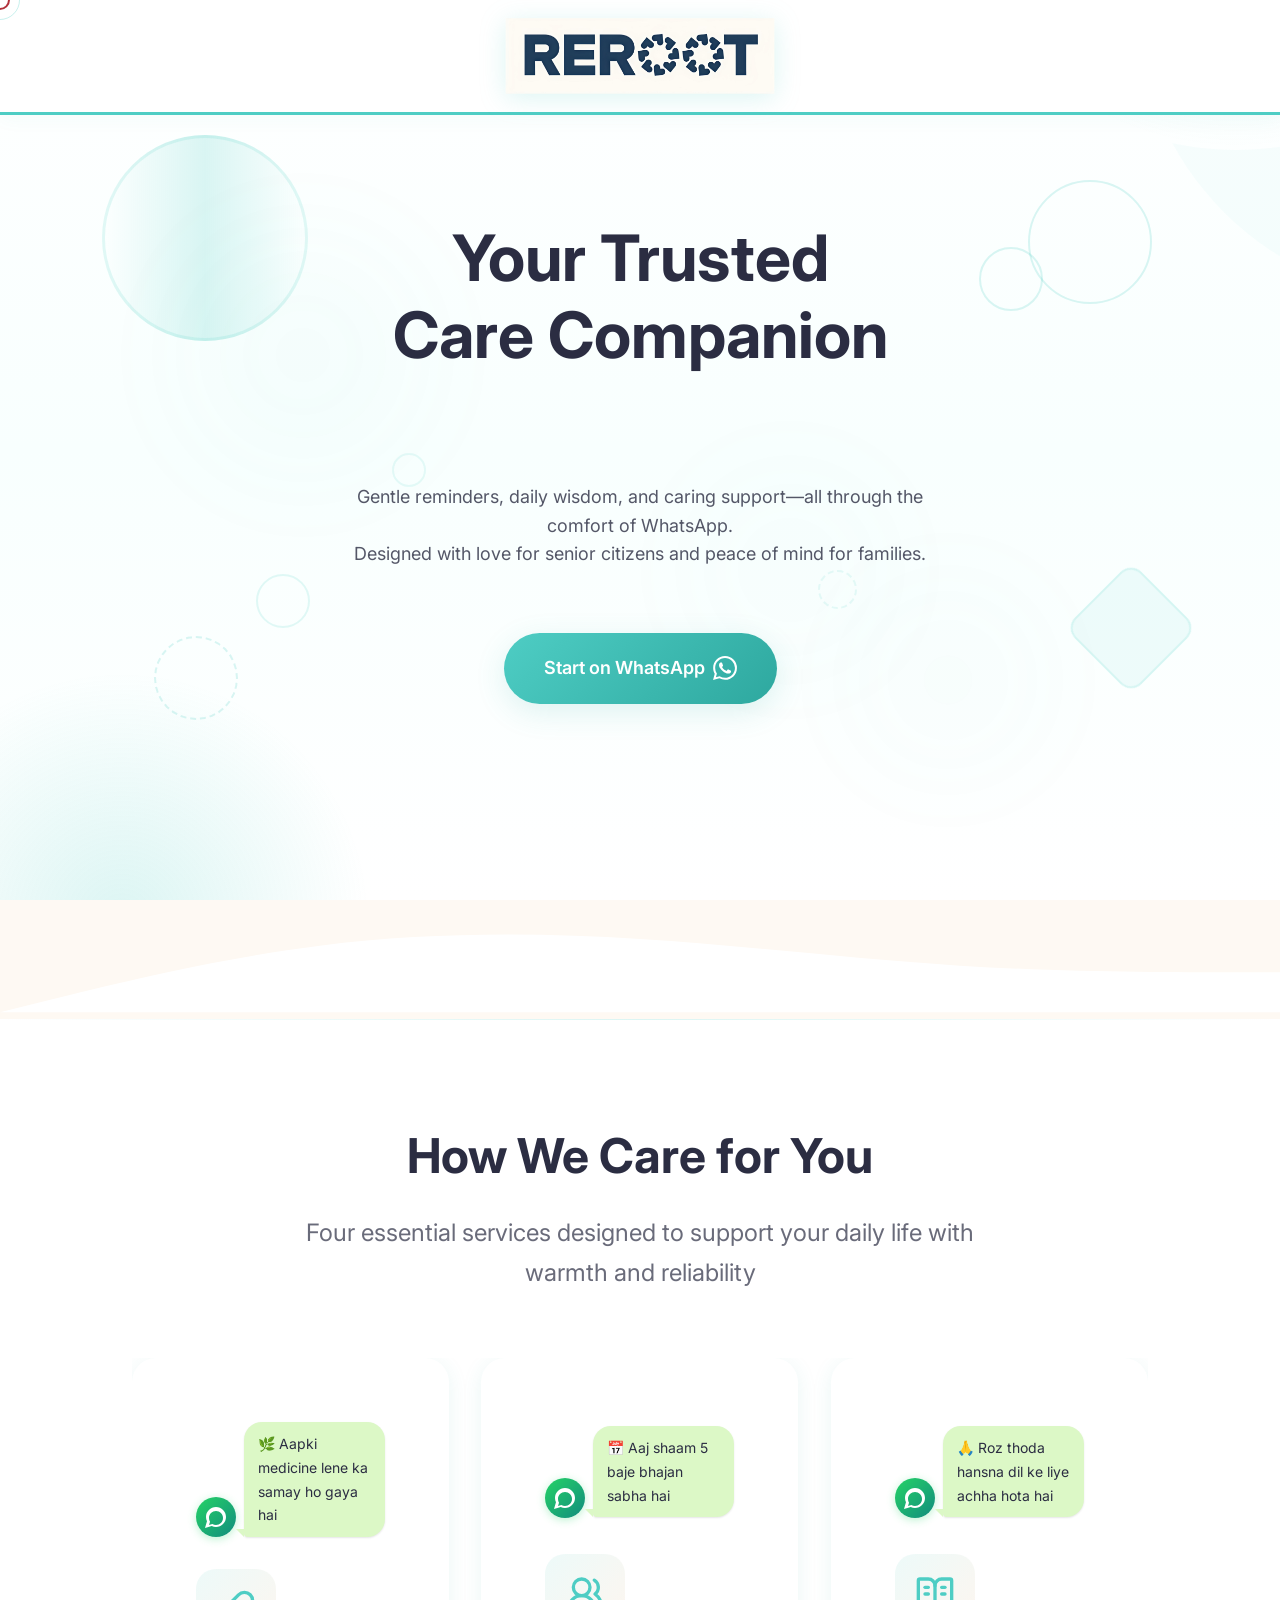
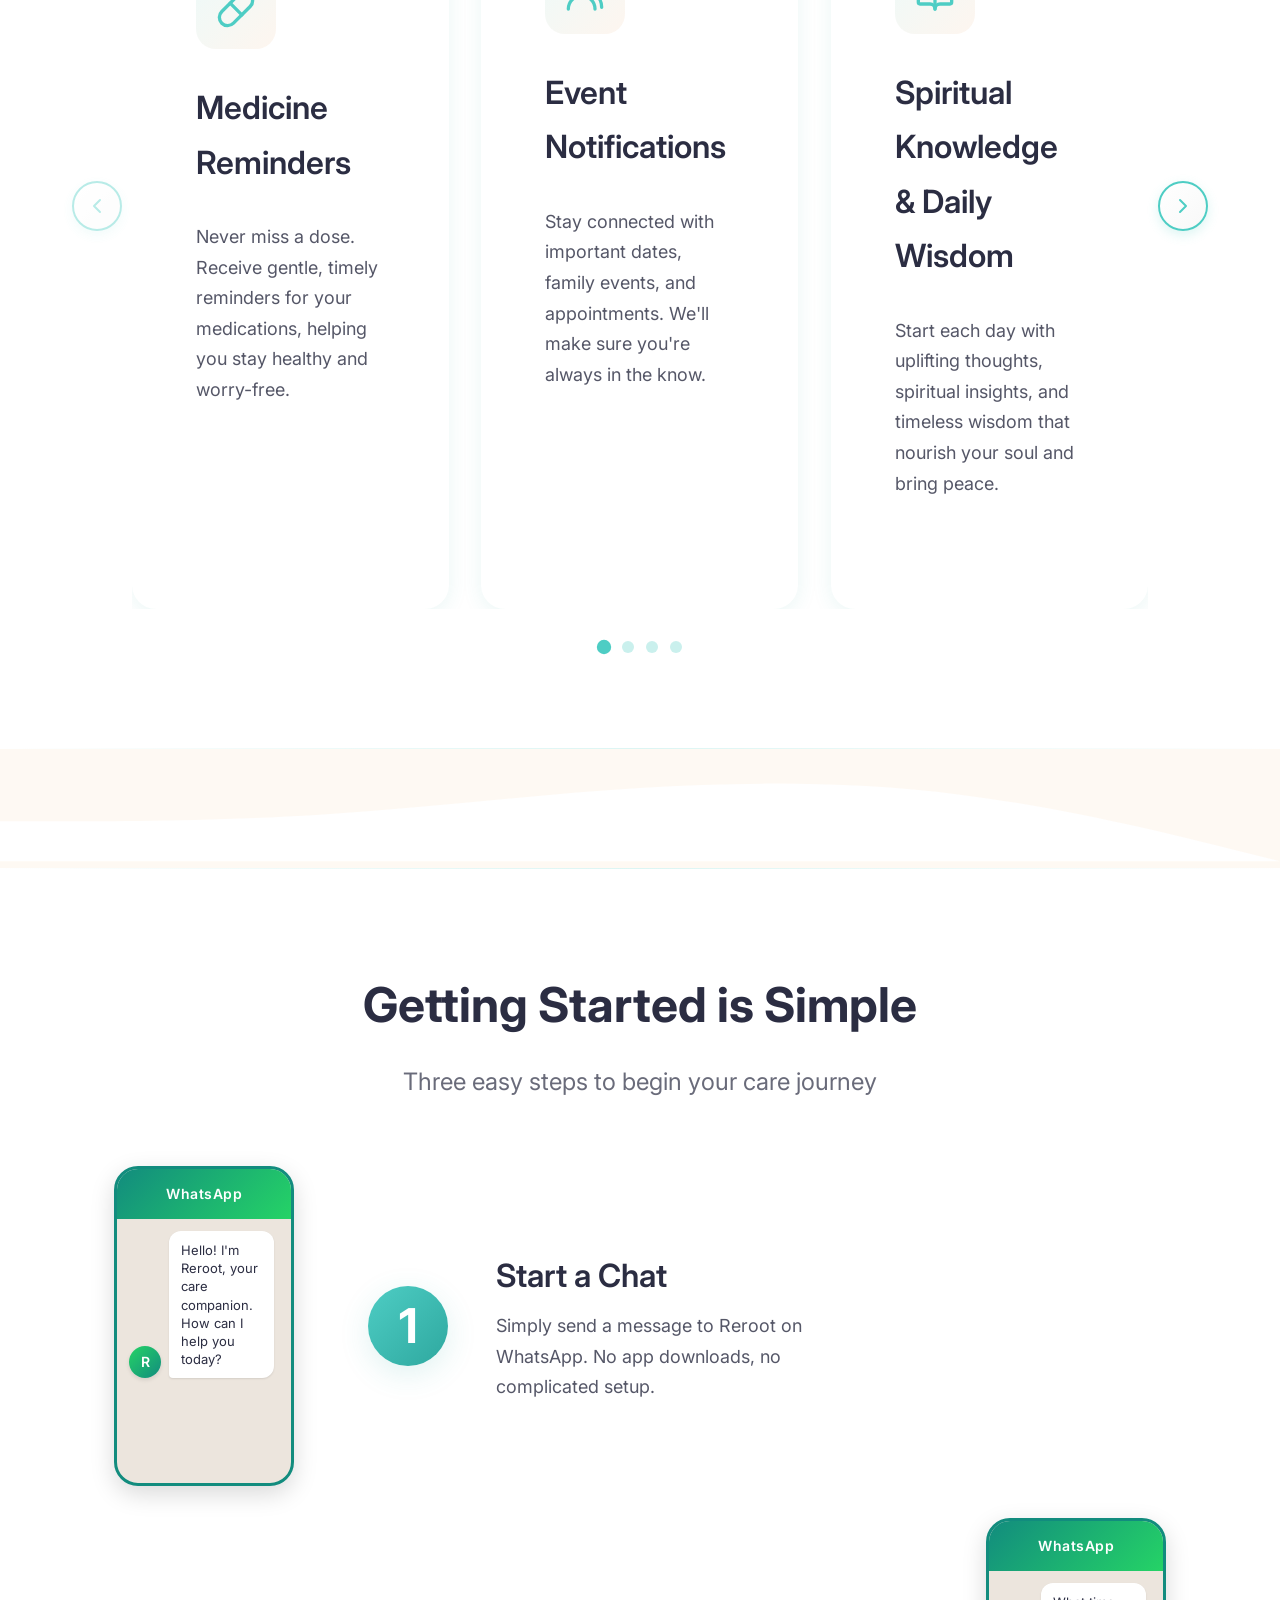
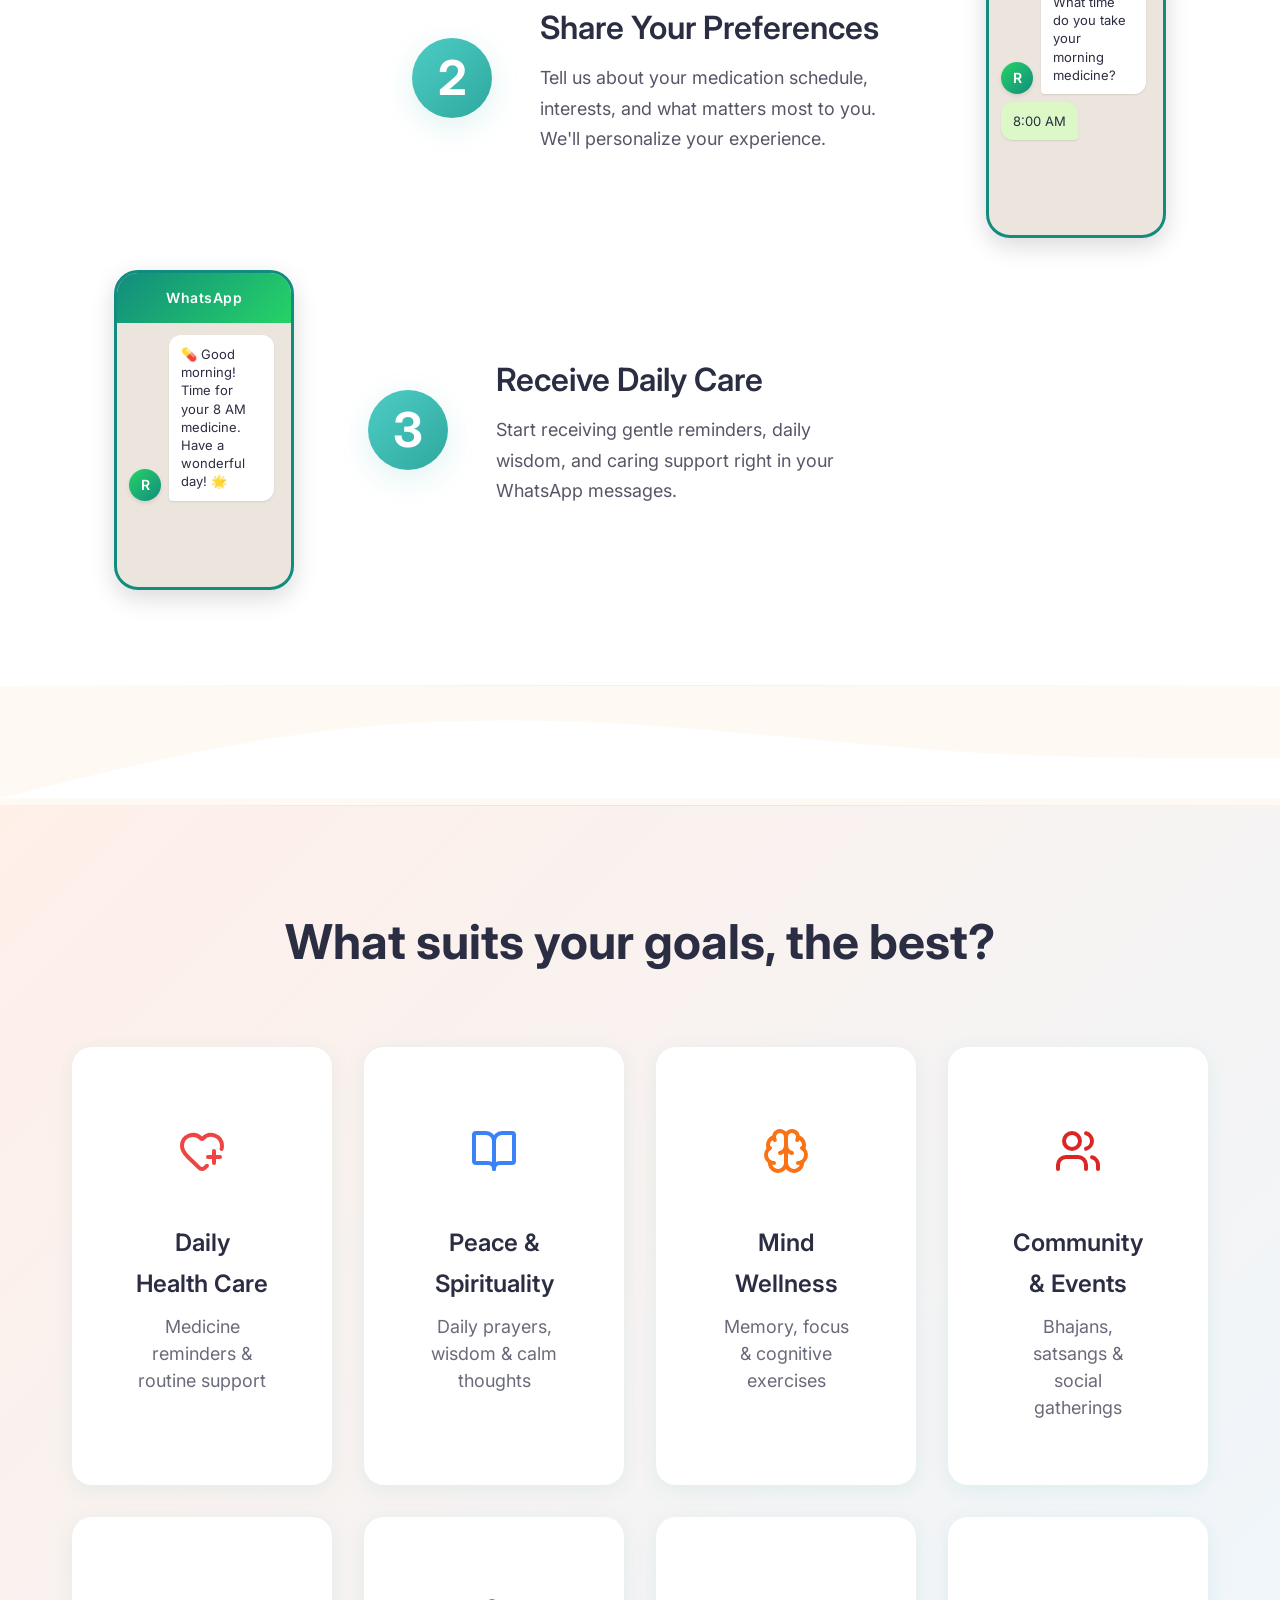
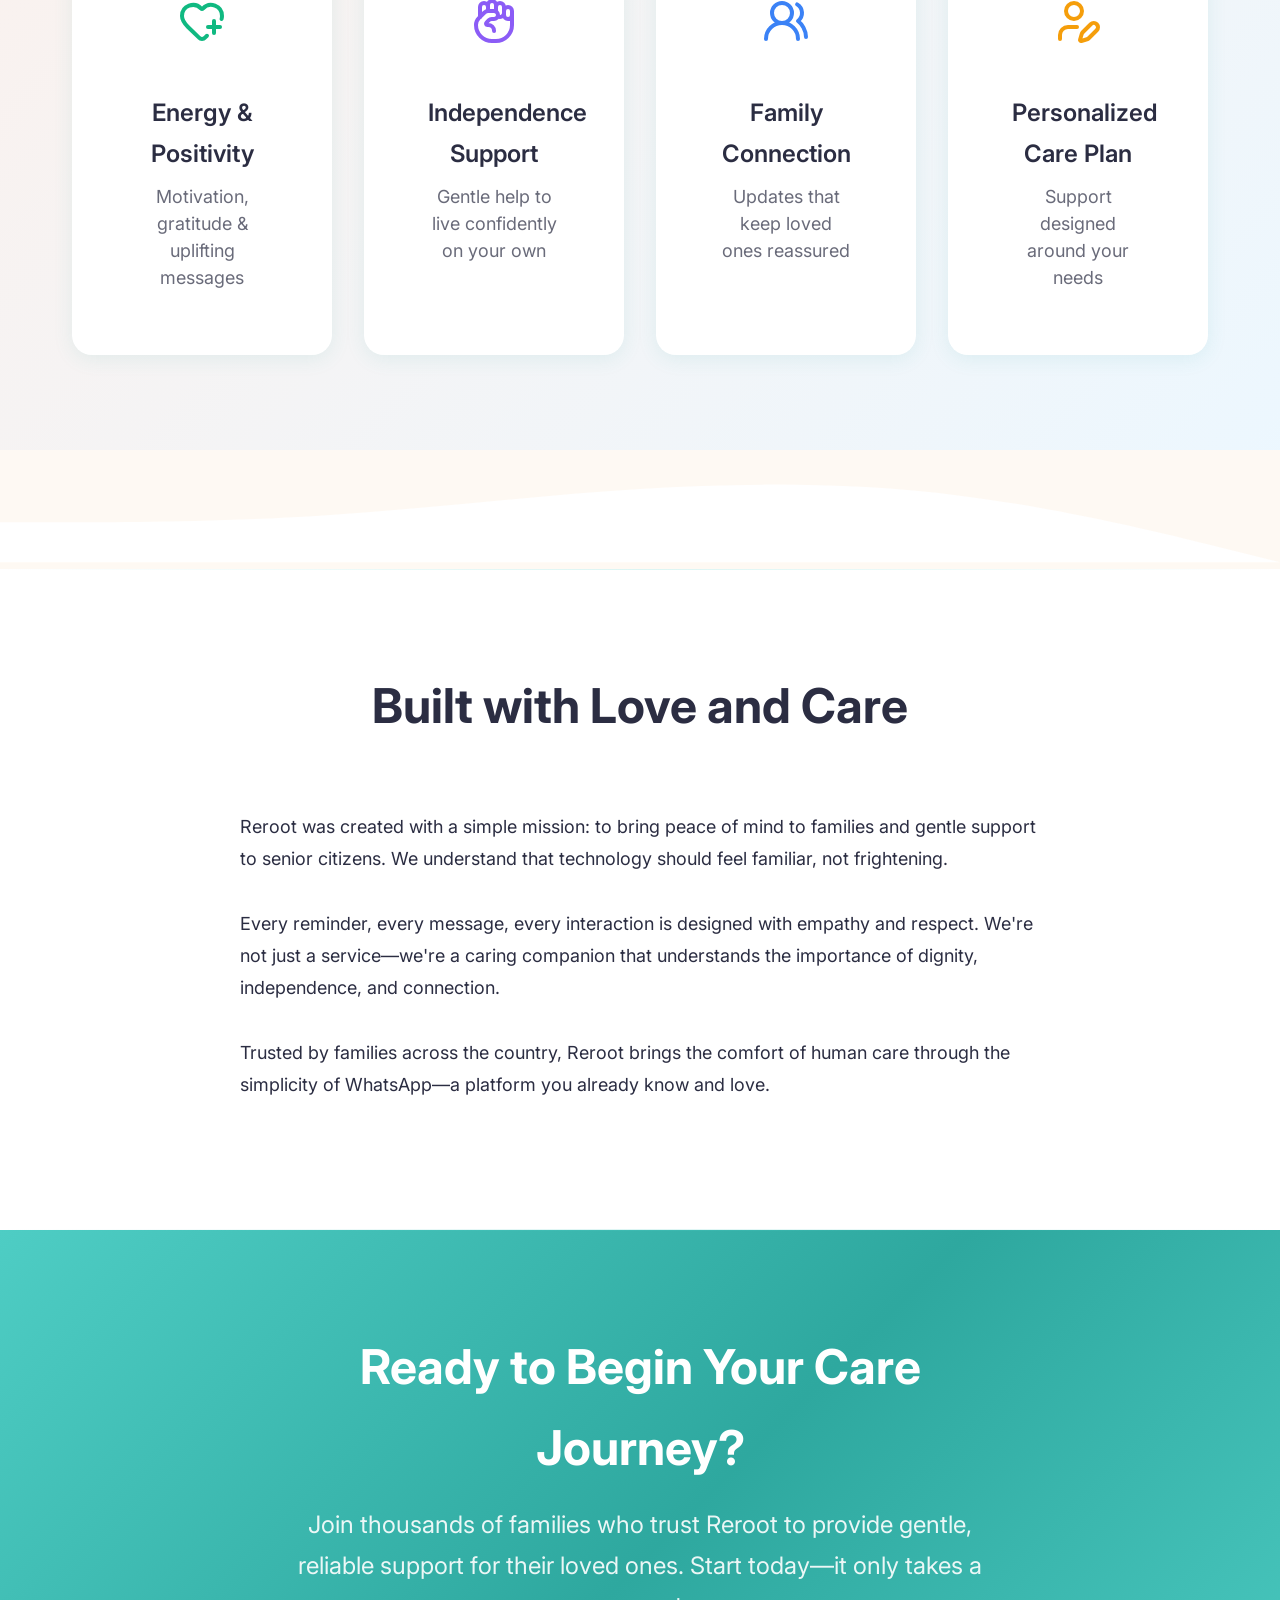
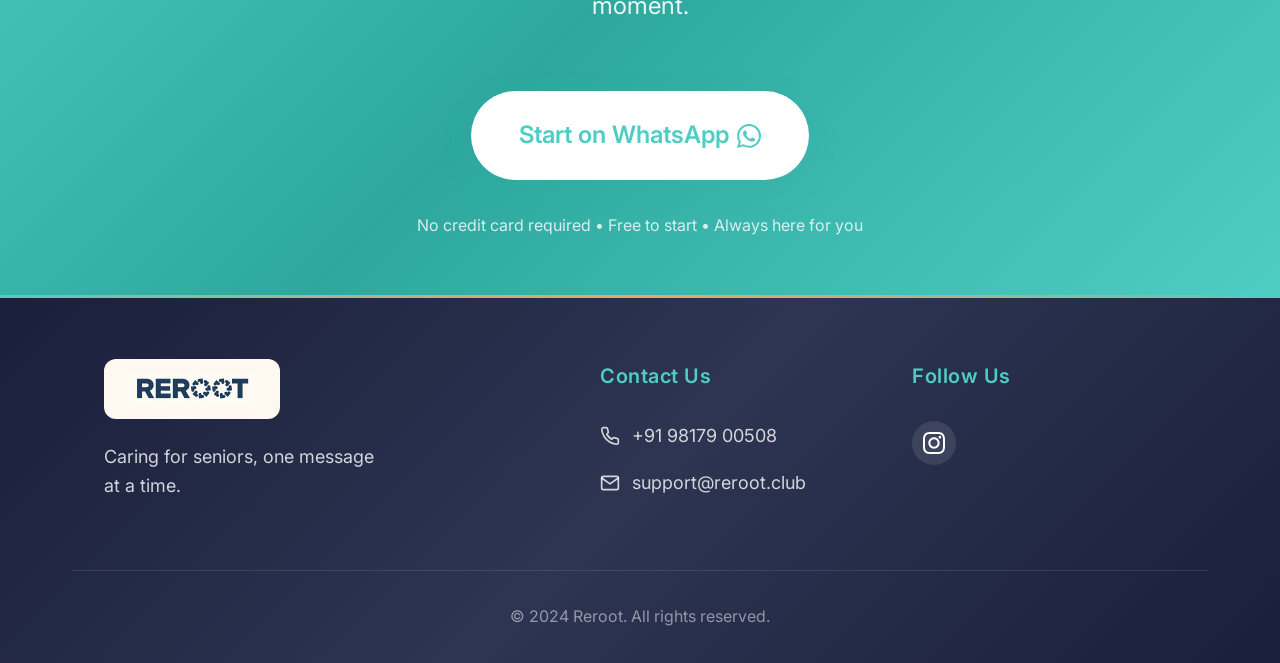
==== commit 128e2af5: "Update index.html" ====
--- a/index.html
+++ b/index.html
@@ -7,7 +7,7 @@
     <link rel="stylesheet" href="styles.css">
     <link rel="preconnect" href="https://fonts.googleapis.com">
     <link rel="preconnect" href="https://fonts.gstatic.com" crossorigin>
-    <link href="https://fonts.googleapis.com/css2?family=Inter:wght@300;400;500;600;700&display=swap" rel="stylesheet">
+    <link href="https://fonts.googleapis.com/css2?family=Plus+Jakarta+Sans:wght@300;400;500;600;700;800&family=Poppins:wght@300;400;500;600;700&family=Inter:wght@300;400;500;600;700&display=swap" rel="stylesheet">
 </head>
 <body>
     <!-- Custom Cursor -->
@@ -117,7 +117,7 @@
                                     </svg>
                                 </div>
                                 <div class="bot-message">
-                                    <div class="message-bubble">💊 Time for your medicine!</div>
+                                    <div class="message-bubble">🌿 Aapki medicine lene ka samay ho gaya hai</div>
                                 </div>
                             </div>
                         </div>
@@ -145,7 +145,7 @@
                                     </svg>
                                 </div>
                                 <div class="bot-message">
-                                    <div class="message-bubble">🍽️ Family dinner tomorrow!</div>
+                                    <div class="message-bubble">📅 Aaj shaam 5 baje bhajan sabha hai</div>
                                 </div>
                             </div>
                         </div>
@@ -174,7 +174,7 @@
                                     </svg>
                                 </div>
                                 <div class="bot-message">
-                                    <div class="message-bubble">🙏 Today's wisdom for you</div>
+                                    <div class="message-bubble">🙏 Roz thoda hansna dil ke liye achha hota hai</div>
                                 </div>
                             </div>
                         </div>
@@ -206,7 +206,7 @@
                                     </svg>
                                 </div>
                                 <div class="bot-message">
-                                    <div class="message-bubble">🧠 Let's exercise your mind!</div>
+                                    <div class="message-bubble">“P” se shuru hone wali 3 cheezein yaad kijiye</div>
                                 </div>
                             </div>
                         </div>
--- a/styles.css
+++ b/styles.css
@@ -249,7 +249,7 @@
     height: 600px;
     background: radial-gradient(circle, rgba(78, 205, 196, 0.25) 0%, transparent 70%);
     border-radius: 50%;
-    animation: float 15s ease-in-out infinite;
+    animation: floatSlow 35s ease-in-out infinite;
     will-change: transform;
     transform: translateZ(0);
 }
@@ -263,7 +263,7 @@
     height: 500px;
     background: radial-gradient(circle, rgba(78, 205, 196, 0.2) 0%, transparent 70%);
     border-radius: 50%;
-    animation: float 18s ease-in-out infinite reverse;
+    animation: floatSlow 40s ease-in-out infinite reverse;
     will-change: transform;
     transform: translateZ(0);
 }
@@ -291,7 +291,7 @@
     top: 20%;
     left: 10%;
     background: radial-gradient(circle, rgba(78, 205, 196, 0.4) 0%, transparent 70%);
-    animation: float 12s ease-in-out infinite;
+    animation: floatSlow 25s ease-in-out infinite;
     will-change: transform;
     transform: translateZ(0);
 }
@@ -302,7 +302,7 @@
     top: 60%;
     right: 15%;
     background: radial-gradient(circle, rgba(78, 205, 196, 0.35) 0%, transparent 70%);
-    animation: float 14s ease-in-out infinite reverse;
+    animation: floatSlow 30s ease-in-out infinite reverse;
     will-change: transform;
     transform: translateZ(0);
 }
@@ -313,20 +313,32 @@
     bottom: 20%;
     left: 50%;
     background: radial-gradient(circle, rgba(78, 205, 196, 0.3) 0%, transparent 70%);
-    animation: float 16s ease-in-out infinite;
+    animation: floatSlow 28s ease-in-out infinite;
     will-change: transform;
     transform: translateZ(0);
 }
 
-@keyframes float {
+@keyframes floatSlow {
     0%, 100% {
         transform: translate(0, 0) rotate(0deg);
     }
     33% {
-        transform: translate(30px, -30px) rotate(120deg);
+        transform: translate(15px, -15px) rotate(60deg);
     }
     66% {
-        transform: translate(-20px, 20px) rotate(240deg);
+        transform: translate(-10px, 10px) rotate(120deg);
+    }
+}
+
+@keyframes floatSlowRotate {
+    0%, 100% {
+        transform: translate(0, 0) rotate(45deg);
+    }
+    33% {
+        transform: translate(12px, -12px) rotate(105deg);
+    }
+    66% {
+        transform: translate(-8px, 8px) rotate(165deg);
     }
 }
 
@@ -449,6 +461,7 @@
         border: 3px solid rgba(78, 205, 196, 0.15);
         border-radius: 50%;
         z-index: 0;
+        animation: floatSlow 35s ease-in-out infinite;
     }
     
     /* Medium circle - top right */
@@ -462,6 +475,7 @@
         border: 2px solid rgba(78, 205, 196, 0.2);
         border-radius: 50%;
         z-index: 0;
+        animation: floatSlow 32s ease-in-out infinite reverse;
     }
     
     /* Small circle - bottom left */
@@ -474,6 +488,7 @@
         height: 80px;
         border: 2px dashed rgba(78, 205, 196, 0.2);
         border-radius: 50%;
+        animation: floatSlow 30s ease-in-out infinite;
     }
     
     /* Diamond shape - bottom right */
@@ -488,6 +503,7 @@
         border: 2px solid rgba(78, 205, 196, 0.15);
         border-radius: 15px;
         transform: rotate(45deg);
+        animation: floatSlowRotate 40s ease-in-out infinite;
     }
     
     /* Additional small circles */
@@ -500,6 +516,7 @@
         height: 60px;
         border: 2px solid rgba(78, 205, 196, 0.2);
         border-radius: 50%;
+        animation: floatSlow 28s ease-in-out infinite reverse;
     }
     
     .hero-content::after {
@@ -511,6 +528,7 @@
         height: 50px;
         border: 2px solid rgba(78, 205, 196, 0.15);
         border-radius: 50%;
+        animation: floatSlow 33s ease-in-out infinite;
     }
     
     /* Tiny decorative circles */
@@ -523,6 +541,7 @@
         height: 30px;
         border: 2px solid rgba(78, 205, 196, 0.15);
         border-radius: 50%;
+        animation: floatSlow 26s ease-in-out infinite;
     }
     
     .hero-subtitle::after {
@@ -534,6 +553,7 @@
         height: 35px;
         border: 2px dashed rgba(78, 205, 196, 0.15);
         border-radius: 50%;
+        animation: floatSlow 29s ease-in-out infinite reverse;
     }
     
     /* Small square */
@@ -548,6 +568,7 @@
         border: 2px solid rgba(78, 205, 196, 0.15);
         border-radius: 8px;
         transform: rotate(20deg);
+        animation: floatSlowRotate 38s ease-in-out infinite;
     }
     
     /* Another diamond */
@@ -561,6 +582,7 @@
         border: 2px solid rgba(78, 205, 196, 0.15);
         border-radius: 10px;
         transform: rotate(45deg);
+        animation: floatSlowRotate 36s ease-in-out infinite reverse;
     }
 }
 
@@ -2422,3 +2444,4 @@
     outline-offset: 2px;
 }
 
+
